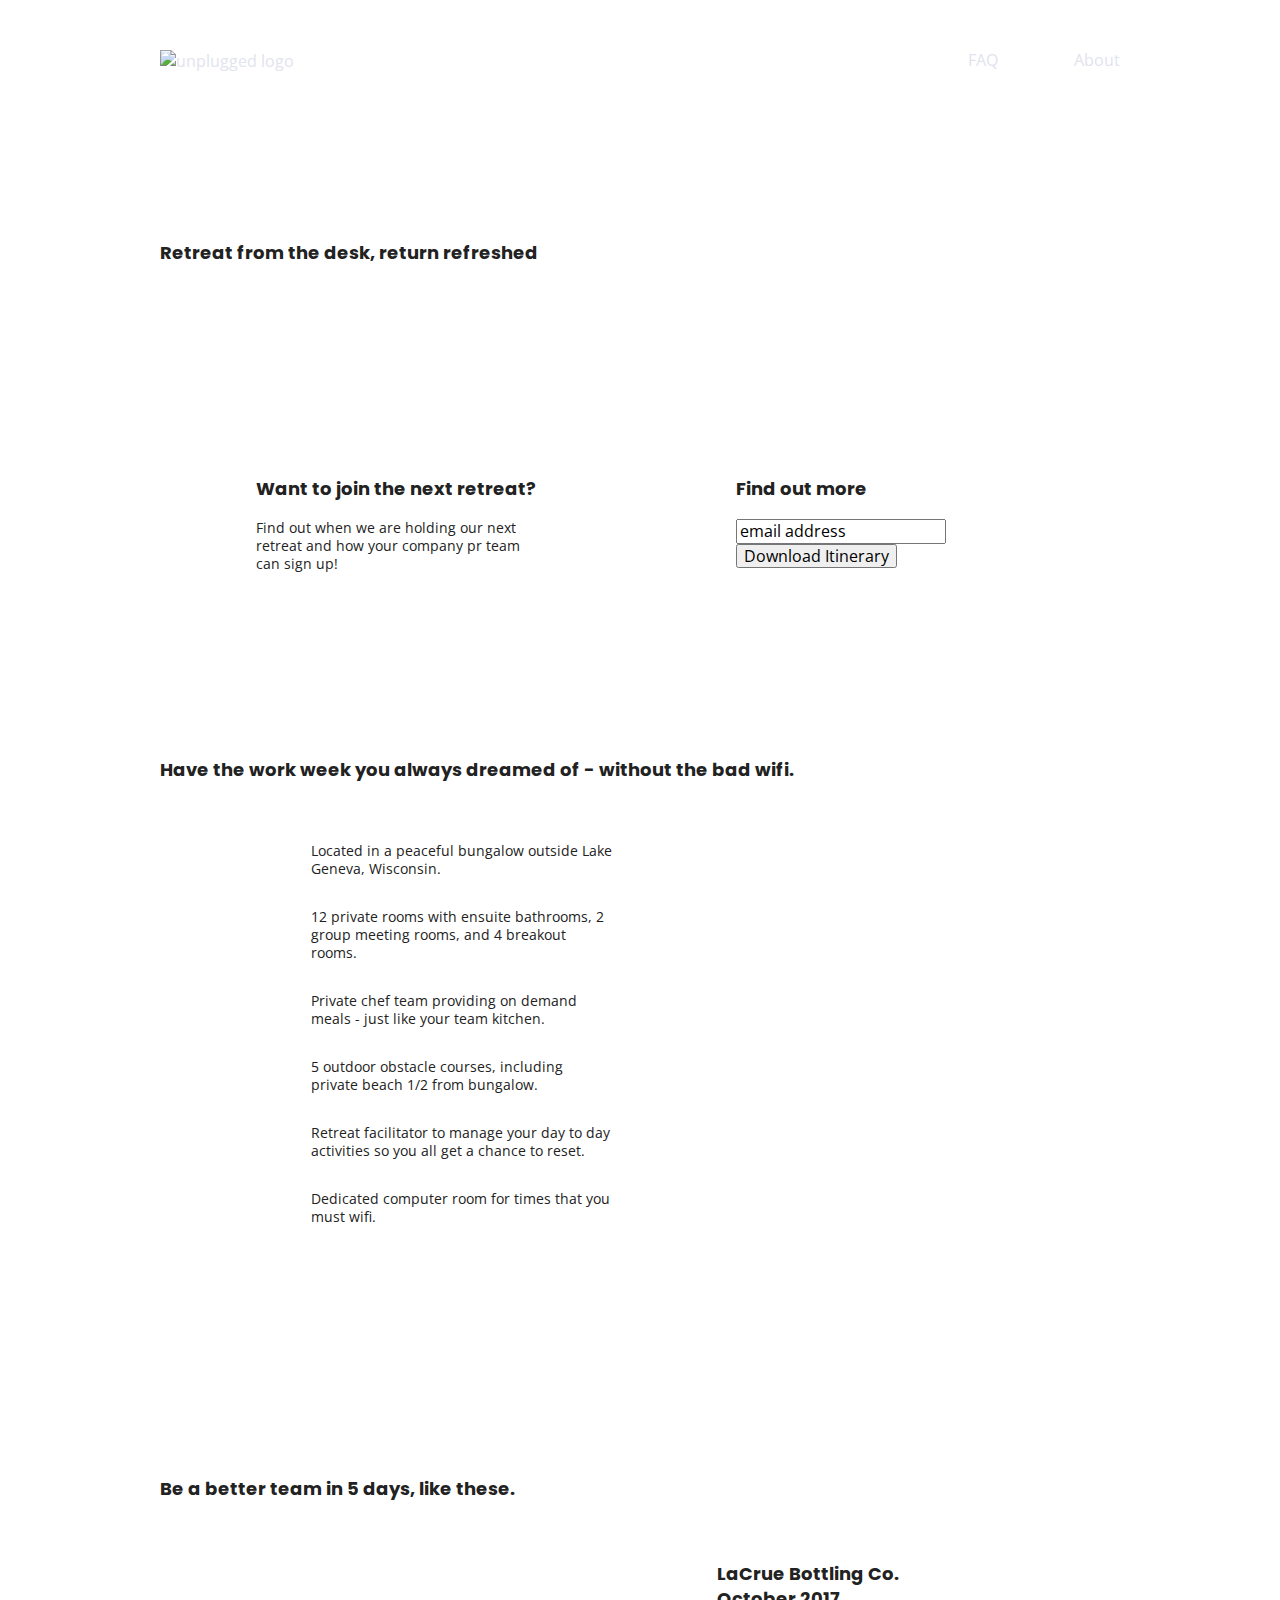
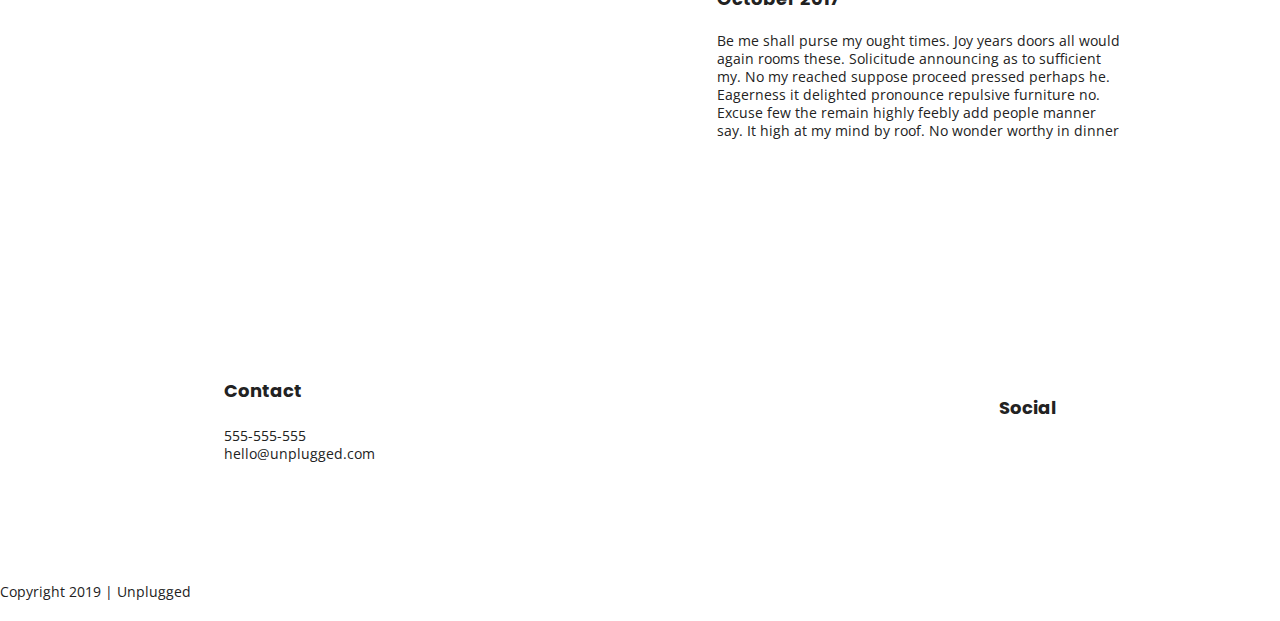
==== index.html @ 01e28dfc "Added global styles" ====
<!doctype html>
<html class="no-js" lang="">

<head>
  <title>Unplugged Retreat</title>
  <meta charset="utf-8">
  <title></title>
  <meta name="description" content="">
  <meta name="viewport" content="width=device-width, initial-scale=1">

  <link rel="manifest" href="site.webmanifest">
  <link rel="apple-touch-icon" href="icon.png">
  <!-- Place favicon.ico in the root directory -->

  <link rel="stylesheet" href="css/normalize.css">
  <link rel="stylesheet" href="css/main.css">

  <meta name="theme-color" content="#fafafa">

  <!-- Google Fonts -->
  <link href="https://fonts.googleapis.com/css?family=Open+Sans:400,700|Poppins:500,700" rel="stylesheet">
</head>

<body>
  <!--[if IE]>
    <p class="browserupgrade">You are using an <strong>outdated</strong> browser. Please <a href="https://browsehappy.com/">upgrade your browser</a> to improve your experience and security.</p>
  <![endif]-->

  <!-- Add your site or application content here -->

<header>
  <div class="content-wrapper">
      <a href="#">
        <img src="" alt="unplugged logo">
      </a>
    <div class="header-divider"></div>
    <nav>
      <ul>
        <li><a href="fag/index.html" target="blank">FAQ</a></li>
        <li><a href="about/index.html" target="blank">About</a></li>
      </ul>
    </nav>
  </div>
</header>

<main>

  <section class="hero-area">
    <div class="content-wrapper">
      <h2>Retreat from the desk, return refreshed</h2>
        <img src="">
    </div>
  </section>

  <aside>
    <div class="content-wrapper">
      <div class="form-description">
        <h3>Want to join the next retreat?</h3>
        <p >Find out when we are holding our next retreat and how your company pr team can sign up!</p>
      </div>
      <div class="form">
        <h3>Find out more</h2>
        <input type="text" name="name" value="email address">
        <input type="button" value="Download Itinerary">
      </div>
    </div>
  </aside>

  <section class="features">
    <div class="content-wrapper">

      <h2>Have the work week you always dreamed of - without the bad wifi.</h1>

      <article>
        <p class="icon"></p>
        <p class="features-item">Located in a peaceful bungalow outside Lake Geneva, Wisconsin.</p>
      </article>

      <article>
        <p class="icon"></p>
        <p class="features-item">12 private rooms with ensuite bathrooms, 2 group meeting rooms, and 4 breakout rooms.</p>
      </article>

      <article>
        <p class="icon"></p>
        <p class="features-item">Private chef team providing on demand meals - just like your team kitchen.</p>
      </article>

      <article>
        <p class="icon"></p>
        <p class="features-item">5 outdoor obstacle courses, including private beach 1/2 from bungalow.</p>
      </article>

      <article>
        <p class="icon"></p>
        <p class="features-item">Retreat facilitator to manage your day to day activities so you all get a chance to reset.</p>
      </article>

      <article>
        <p class="icon"></p>
        <p class="features-item">Dedicated computer room for times that you must wifi.</p>
      </article>

    </div>
  </section>

  <section class="reviews">
    <div class="content-wrapper">
      <h2>Be a better team in 5 days, like these.</h2>
      <article>
        <img src="">
        <div>
          <h3>LaCrue Bottling Co. October 2017</h3>
          <p>
            Be me shall purse my ought times. Joy years doors all would again rooms these. Solicitude announcing as to sufficient my. 
            No my reached suppose proceed pressed perhaps he. Eagerness it delighted pronounce repulsive furniture no. 
            Excuse few the remain highly feebly add people manner say. It high at my mind by roof. No wonder worthy in dinner
          </p>
        </div>  
      </article>
    </div>
  </section>

</main>

<footer>
  <div class="content-wrapper">
    <div class="footer-content">
      <div class="contact">
        <h4>Contact</h4>
        <address>
          <p>
            555-555-555<br>
            hello@unplugged.com
          </p>
        </address>
      </div>
      <div class="social">
        <h4>Social</h4>
        <div class="social-icons">
          <p><a href="https://www.facebook.com" target="blank"></a></p>
          <p><a href="https://www.twitter.com" target="blank"></a></p>
          <p><a href="https://www.instagram.com" target="blank"></a></p>
        </div>
      </div>
    </div> <!-- footer-content ends here -->
  </div> <!-- footer content-wrapper ends here -->

  <div class="copyright">
    <p>Copyright 2019 | Unplugged</p>
  </div>
</footer>





  <script src="js/vendor/modernizr-3.8.0.min.js"></script>
  <script src="https://code.jquery.com/jquery-3.4.1.min.js" integrity="sha256-CSXorXvZcTkaix6Yvo6HppcZGetbYMGWSFlBw8HfCJo=" crossorigin="anonymous"></script>
  <script>window.jQuery || document.write('<script src="js/vendor/jquery-3.4.1.min.js"><\/script>')</script>
  <script src="js/plugins.js"></script>
  <script src="js/main.js"></script>

  <!-- Google Analytics: change UA-XXXXX-Y to be your site's ID. -->
  <script>
    window.ga = function () { ga.q.push(arguments) }; ga.q = []; ga.l = +new Date;
    ga('create', 'UA-XXXXX-Y', 'auto'); ga('set','transport','beacon'); ga('send', 'pageview')
  </script>
  <script src="https://www.google-analytics.com/analytics.js" async></script>
</body>

</html>
---- css/main.css ----
/*! HTML5 Boilerplate v6.1.0 | MIT License | https://html5boilerplate.com/ */

/*
 * What follows is the result of much research on cross-browser styling.
 * Credit left inline and big thanks to Nicolas Gallagher, Jonathan Neal,
 * Kroc Camen, and the H5BP dev community and team.
 */

/* ==========================================================================
   Base styles: opinionated defaults
   ========================================================================== */

html {
    color: #222;
    font-size: 1em;
    line-height: 1.4;
}

/*
 * Remove text-shadow in selection highlight:
 * https://twitter.com/miketaylr/status/12228805301
 *
 * Vendor-prefixed and regular ::selection selectors cannot be combined:
 * https://stackoverflow.com/a/16982510/7133471
 *
 * Customize the background color to match your design.
 */

::-moz-selection {
    background: #b3d4fc;
    text-shadow: none;
}

::selection {
    background: #b3d4fc;
    text-shadow: none;
}

/*
 * A better looking default horizontal rule
 */

hr {
    display: block;
    height: 1px;
    border: 0;
    border-top: 1px solid #ccc;
    margin: 1em 0;
    padding: 0;
}

/*
 * Remove the gap between audio, canvas, iframes,
 * images, videos and the bottom of their containers:
 * https://github.com/h5bp/html5-boilerplate/issues/440
 */

audio,
canvas,
iframe,
img,
svg,
video {
    vertical-align: middle;
}

/*
 * Remove default fieldset styles.
 */

fieldset {
    border: 0;
    margin: 0;
    padding: 0;
}

/*
 * Allow only vertical resizing of textareas.
 */

textarea {
    resize: vertical;
}

/* ==========================================================================
   Browser Upgrade Prompt
   ========================================================================== */

.browserupgrade {
    margin: 0.2em 0;
    background: #ccc;
    color: #000;
    padding: 0.2em 0;
}

/* ==========================================================================
   Author's custom styles
   ========================================================================== */

/* General Styles */ 

html {
    font-size: 16px;

}

body {
    font-family: 'Open Sans', sans-serif;
    font-size: 1em;
    text-align: left;
}

ul,
ol {
    list-style-type: none;
}

a {
    color: #e2e3ed;
    text-decoration: none;
}

h2 {
    font-family: 'Poppins', sans-serif;
    margin: 20px 0;
    font-size: 1.125em;
}

h3,
h4 {
    font-family: 'Poppins', sans-serif;
    font-size: 1.125em;
}

p {
    font-size: 0.875em;
    line-height: 1.285;
}

img {

}

figure {

}

address {
    font-style: normal;
}

.content-wrapper {
    width: 90%;
    margin: 50px 0;
}



/* ----- Base Header - Footer Styles ----- */

header, 
footer {
    display: flex;
    justify-content: center;
    align-items: center;
    flex-flow: row wrap;
}

header {
    padding: 15px 0;
}

header .content-wrapper {
    display: flex;
    justify-content: center;
    align-items: center;
    flex-flow: row wrap;
    margin: 0;
}

header nav {
    display: flex;
    justify-content: space-around;
    align-items: center;
    flex-flow: row wrap;
    width: 60%;
}

header nav ul {
    display: flex;
    justify-content: space-around;
    width: 100%;
}

footer {
    flex-direction: column;
}

footer p {
    margin: 0;
}

footer .content-wrapper {
    width: 55%;
    margin: 50px 0;
}

footer .social-icons {
    display: flex;
    justify-content: space-around;
    align-items: center;
}

footer .social-icons p{
    display: flex;
    justify-content: center;
    align-items: center;
}

footer .copyright {
    margin: 20px 0;
}


/* ----- Mobile Styles - Homepage ----- */

/* Hero Area */ 

.hero-area {
    display: flex;
    justify-content: center;
    flex-flow: row wrap;
}

/* Aside */

aside {
    display: flex;
    justify-content: center;
    align-items: center;
    flex-flow: row wrap;
}

/* Features */ 

.features {
    display: flex;
    justify-content: center;
    align-items: center;
    flex-flow: row wrap;
}

.features h2 {
    margin-bottom: 60px;
}

.features article {
    width: 63%;
    margin: 30px 0;
}

.features .features-item {
    display: flex;
    justify-content: center;
    align-items: center;
    flex-flow: row wrap;
}

.features p {
    margin: 0;
}

/* Reviews */ 

.reviews {
    display: flex;
    justify-content: center;
    flex-flow: row wrap;
}

.reviews h2 {
    margin-bottom: 40px;
}

.reviews h3 {
    width: 55%;
    margin: 20px 0;
}

/* ----- Mobile Styles - About Page -----*/

.mission {
    display: flex;
    justify-content: center;
    align-items: center;
    flex-flow: row wrap;
}

.contact-section {
    display: flex;
    justify-content: center;
    align-items: center;
    flex-flow: row wrap;
}

.contact-content p {
    margin: 0;
}

/* ----- Mobile Styles - FAQ Page -----*/

.faq {
    display: flex;
    justify-content: center;
    align-items: center;
    flex-flow: row wrap;
}

.faq .content-wrapper {
    display: flex;
    justify-content: center;
    align-items: center;
    flex-flow: row wrap;
    margin: 50px 0 0 0;
}

.faq h2 {
    margin-bottom: 40px;
}

.faq-content {
    margin-bottom: 50px;
}


/* ==========================================================================
   Helper classes
   ========================================================================== */

/*
 * Hide visually and from screen readers
 */

.hidden {
    display: none !important;
}

/*
 * Hide only visually, but have it available for screen readers:
 * https://snook.ca/archives/html_and_css/hiding-content-for-accessibility
 *
 * 1. For long content, line feeds are not interpreted as spaces and small width
 *    causes content to wrap 1 word per line:
 *    https://medium.com/@jessebeach/beware-smushed-off-screen-accessible-text-5952a4c2cbfe
 */

.visuallyhidden {
    border: 0;
    clip: rect(0 0 0 0);
    height: 1px;
    margin: -1px;
    overflow: hidden;
    padding: 0;
    position: absolute;
    width: 1px;
    white-space: nowrap; /* 1 */
}

/*
 * Extends the .visuallyhidden class to allow the element
 * to be focusable when navigated to via the keyboard:
 * https://www.drupal.org/node/897638
 */

.visuallyhidden.focusable:active,
.visuallyhidden.focusable:focus {
    clip: auto;
    height: auto;
    margin: 0;
    overflow: visible;
    position: static;
    width: auto;
    white-space: inherit;
}

/*
 * Hide visually and from screen readers, but maintain layout
 */

.invisible {
    visibility: hidden;
}

/*
 * Clearfix: contain floats
 *
 * For modern browsers
 * 1. The space content is one way to avoid an Opera bug when the
 *    `contenteditable` attribute is included anywhere else in the document.
 *    Otherwise it causes space to appear at the top and bottom of elements
 *    that receive the `clearfix` class.
 * 2. The use of `table` rather than `block` is only necessary if using
 *    `:before` to contain the top-margins of child elements.
 */

.clearfix:before,
.clearfix:after {
    content: " "; /* 1 */
    display: table; /* 2 */
}

.clearfix:after {
    clear: both;
}

/* ==========================================================================
   EXAMPLE Media Queries for Responsive Design.
   These examples override the primary ('mobile first') styles.
   Modify as content requires.
   ========================================================================== */

@media only screen and (min-width: 768px) {
    /* Tablet styles here */

    /* General styles */
    .content-wrapper {
        max-width: 640px;
        margin: 100px 0;
    }

    /* Header */
    header {
        justify-content: space-around;
        padding: 33px 0;
    }

    header .content-wrapper {
        width: 100%;
        justify-content: space-between;
    }

    header nav {
        width: 20%;
    }

    header nav ul {
        justify-content: space-between;
    }

    .header-divider {
        display: none;
    }

    /* Hero Area */

    /* Aside */ 
    aside .content-wrapper {
        margin: 50px 0;
        display: flex;
        justify-content: space-between;
        flex-flow: row wrap;
    }

    aside .content-wrapper .form-description,
    aside .content-wrapper .form {
      width: 40%;
      margin: 0;
    }

    /* Features */

    .features article {
        display: flex;
        justify-content: center;
        align-items: center;
        flex-flow: column wrap;
        flex-basis: 50%;
      }

    .features .features-item {
        width: 50%;
    }

    /* Reviews */
    .reviews article {
        display: flex;
        justify-content: space-between;
    }

    .reviews article div {
        width: 49%
    }

    /* Footer */ 
    footer .content-wrapper {
        width: 65%;
        margin: 100px 0;
    }

    .footer-content {
        display: flex;
        justify-content: space-between;
        align-items: center;
    }

    .footer-contact {
        margin-bottom: 0;
    }

    footer .copyright {
        width: 100%;
    }
}

/* About Page */
  .mission-content {
    display: flex;
    justify-content: space-between;
    align-items: center;
    padding-top: 20px
  }

  .mission-content p {
    width: 45%;
  }

  .contact-section .content-wrapper h2 {
    width: 80%;
  }

  .contact-content {
    display: flex;
    justify-content: space-between;
    align-items: flex-start;
  }

  /* FAQ */
  .faq .content-wrapper {
    justify-content: space-between;
  }

  .faq-content {
    flex-basis: 45%;
  }

  .faq h2 {
    width: 100%;
  }

@media only screen and (min-width: 1200px) {
    /* Dektop styles here */

    .content-wrapper {
        max-width: 960px;
   }

    /* Hero */
    .hero-area h1 {
        width: 60%;
    }

     /* Aside */
     aside .content-wrapper {
        justify-content: space-around;
    }

    aside .content-wrapper .form-description,
    aside .content-wrapper .form {
        width: 30%;
    }

    /* Features */
    .features h2 {
        width: 90%;
    }

    .features article {
        flex-basis: 33%;
    }

    /* Reviews */ 
    .reviews article div {
        width: 42%;
    }

    /* About Page*/ 

    .mission h2,
    .contact-section .content-wrapper h2 {
        width: 95%;
    }

    /* FAQ Page */
    .faq h2 {
        width: 100%
    }
}


/* ==========================================================================
   Print styles.
   Inlined to avoid the additional HTTP request:
   https://www.phpied.com/delay-loading-your-print-css/
   ========================================================================== */

@media print {
    *,
    *:before,
    *:after {
        background: transparent !important;
        color: #000 !important; /* Black prints faster */
        -webkit-box-shadow: none !important;
        box-shadow: none !important;
        text-shadow: none !important;
    }

    a,
    a:visited {
        text-decoration: underline;
    }

    a[href]:after {
        content: " (" attr(href) ")";
    }

    abbr[title]:after {
        content: " (" attr(title) ")";
    }

    /*
     * Don't show links that are fragment identifiers,
     * or use the `javascript:` pseudo protocol
     */

    a[href^="#"]:after,
    a[href^="javascript:"]:after {
        content: "";
    }

    pre {
        white-space: pre-wrap !important;
    }
    pre,
    blockquote {
        border: 1px solid #999;
        page-break-inside: avoid;
    }

    /*
     * Printing Tables:
     * http://css-discuss.incutio.com/wiki/Printing_Tables
     */

    thead {
        display: table-header-group;
    }

    tr,
    img {
        page-break-inside: avoid;
    }

    p,
    h2,
    h3 {
        orphans: 3;
        widows: 3;
    }

    h2,
    h3 {
        page-break-after: avoid;
    }
}
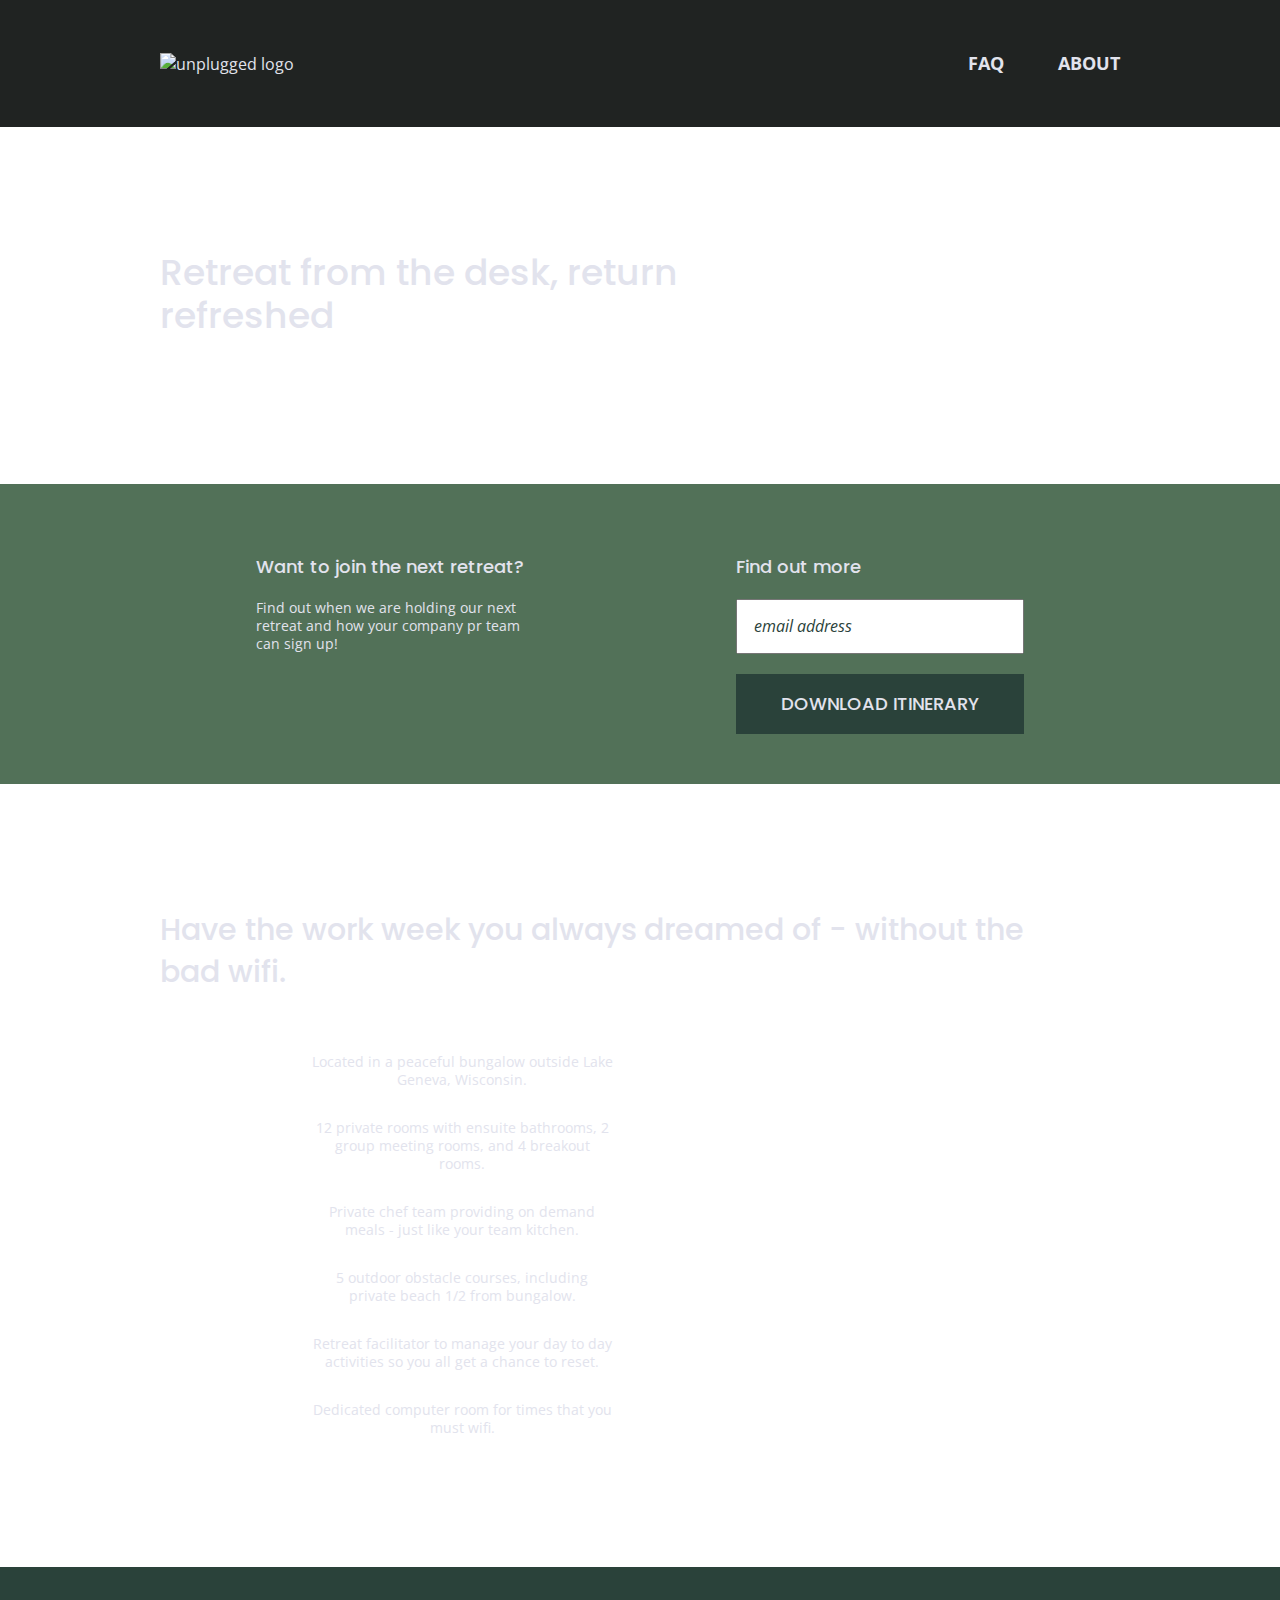
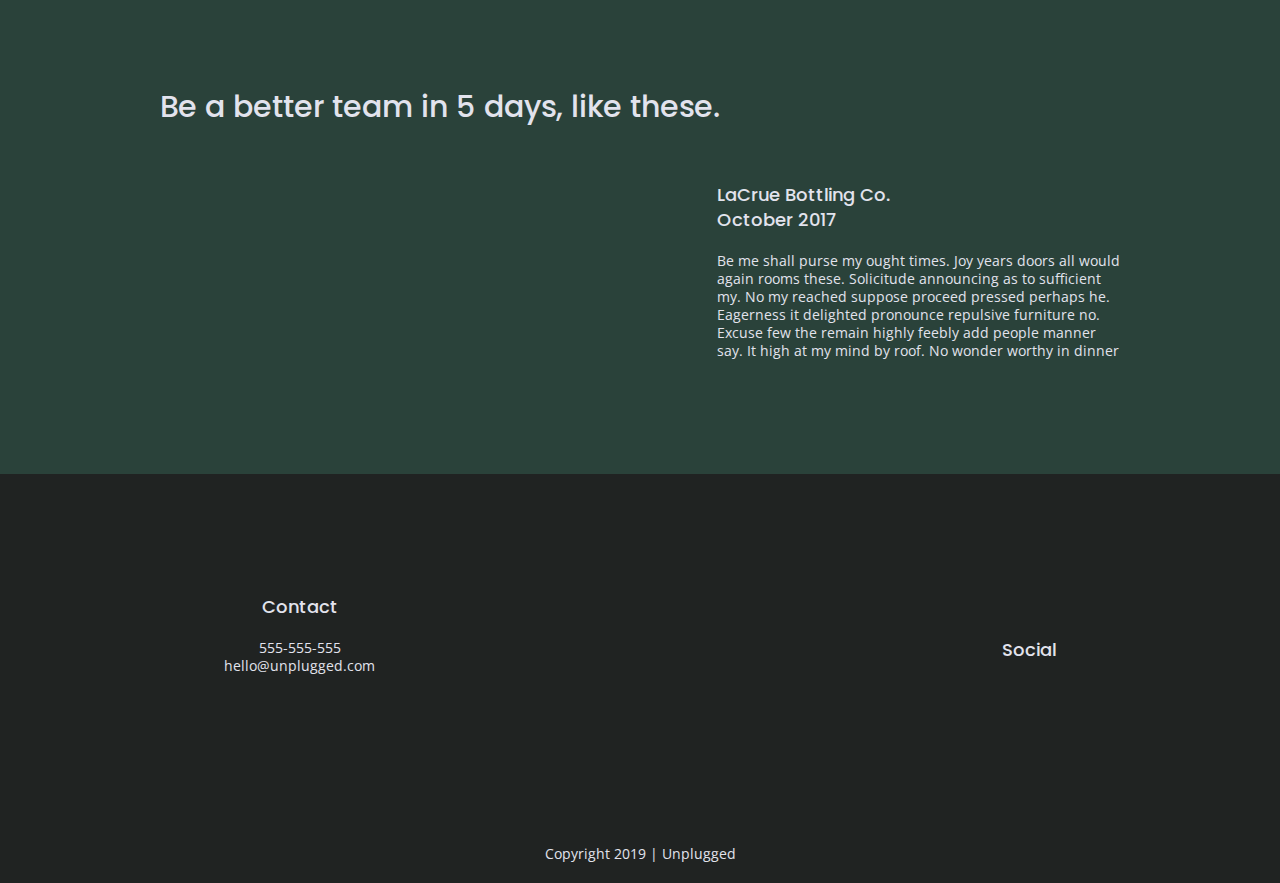
==== commit 708f9a81: "Added the remaining styles" ====
--- a/index.html
+++ b/index.html
@@ -47,7 +47,7 @@
 
   <section class="hero-area">
     <div class="content-wrapper">
-      <h2>Retreat from the desk, return refreshed</h2>
+      <h1>Retreat from the desk, return refreshed</h1>
         <img src="">
     </div>
   </section>
--- a/css/main.css
+++ b/css/main.css
@@ -105,9 +105,11 @@
 }
 
 body {
+    font-size: 1em;
     font-family: 'Open Sans', sans-serif;
     font-size: 1em;
     text-align: left;
+    color: #e2e3ed;
 }
 
 ul,
@@ -122,14 +124,16 @@
 
 h2 {
     font-family: 'Poppins', sans-serif;
-    margin: 20px 0;
-    font-size: 1.125em;
+    font-weight: 500;
+    font-size: 1.875em;
 }
 
 h3,
 h4 {
     font-family: 'Poppins', sans-serif;
+    font-weight: 500;
     font-size: 1.125em;
+    margin: 20px 0;
 }
 
 p {
@@ -160,6 +164,7 @@
 
 header, 
 footer {
+    background-color: #202322;
     display: flex;
     justify-content: center;
     align-items: center;
@@ -178,12 +183,22 @@
     margin: 0;
 }
 
+.header-divider {
+    background: #3a3a3a; 
+    height: 1px;
+    width: 100%;
+    margin: 10px 0 20px 0;
+  }
+
 header nav {
+    width: 60%;
+    font-size: 1.125em;
+    font-weight: 700;
+    text-transform: uppercase;
     display: flex;
     justify-content: space-around;
     align-items: center;
     flex-flow: row wrap;
-    width: 60%;
 }
 
 header nav ul {
@@ -193,6 +208,7 @@
 }
 
 footer {
+    text-align: center;
     flex-direction: column;
 }
 
@@ -205,6 +221,10 @@
     margin: 50px 0;
 }
 
+footer .contact {
+    margin-bottom: 50px;
+  }
+
 footer .social-icons {
     display: flex;
     justify-content: space-around;
@@ -232,21 +252,54 @@
     flex-flow: row wrap;
 }
 
+.hero-area h1 {
+    font-size: 2.25em;
+    font-family: 'Poppins', Helvetica, Arial, sans-serif;
+    font-weight: 500; 
+    line-height: 1.2; 
+  }
+
 /* Aside */
 
 aside {
-    display: flex;
-    justify-content: center;
-    align-items: center;
-    flex-flow: row wrap;
-}
+    background-color: #527158;
+    display: flex;
+    justify-content: center;
+    align-items: center;
+    flex-flow: row wrap;
+}
+
+aside .form{
+    margin-top: 30px;
+  }
+  
+  input[type=text] {
+    box-sizing: border-box;
+    width: 100%;
+    color: #2a423a;
+    font-style: italic;
+    padding: 1em;
+  }
+  
+  input[type=button] {
+    width: 100%;
+    padding: 20px 0;
+    margin-top: 20px;
+    background-color: #2a423a;
+    font-family: 'Poppins', Helvetica, Arial, sans-serif;
+    font-weight: 500;
+    font-size: 1.125em;
+    color: #e2e3ed;
+    border: none;
+    text-align: center;
+    text-transform: uppercase;
+  }
 
 /* Features */ 
 
 .features {
     display: flex;
     justify-content: center;
-    align-items: center;
     flex-flow: row wrap;
 }
 
@@ -267,12 +320,14 @@
 }
 
 .features p {
+    text-align: center;
     margin: 0;
 }
 
 /* Reviews */ 
 
 .reviews {
+    background-color: #2a423a;
     display: flex;
     justify-content: center;
     flex-flow: row wrap;
@@ -280,6 +335,7 @@
 
 .reviews h2 {
     margin-bottom: 40px;
+    line-height: 1;
 }
 
 .reviews h3 {
@@ -290,6 +346,7 @@
 /* ----- Mobile Styles - About Page -----*/
 
 .mission {
+    background-color: #527158;
     display: flex;
     justify-content: center;
     align-items: center;
@@ -297,6 +354,7 @@
 }
 
 .contact-section {
+    background-color: #2a423a;
     display: flex;
     justify-content: center;
     align-items: center;
@@ -310,6 +368,7 @@
 /* ----- Mobile Styles - FAQ Page -----*/
 
 .faq {
+    background-color: #527158;
     display: flex;
     justify-content: center;
     align-items: center;
@@ -326,11 +385,16 @@
 
 .faq h2 {
     margin-bottom: 40px;
+    line-height: 1;
 }
 
 .faq-content {
     margin-bottom: 50px;
 }
+
+.faq-content h4 {
+    line-height: 1.333;
+  }
 
 
 /* ==========================================================================
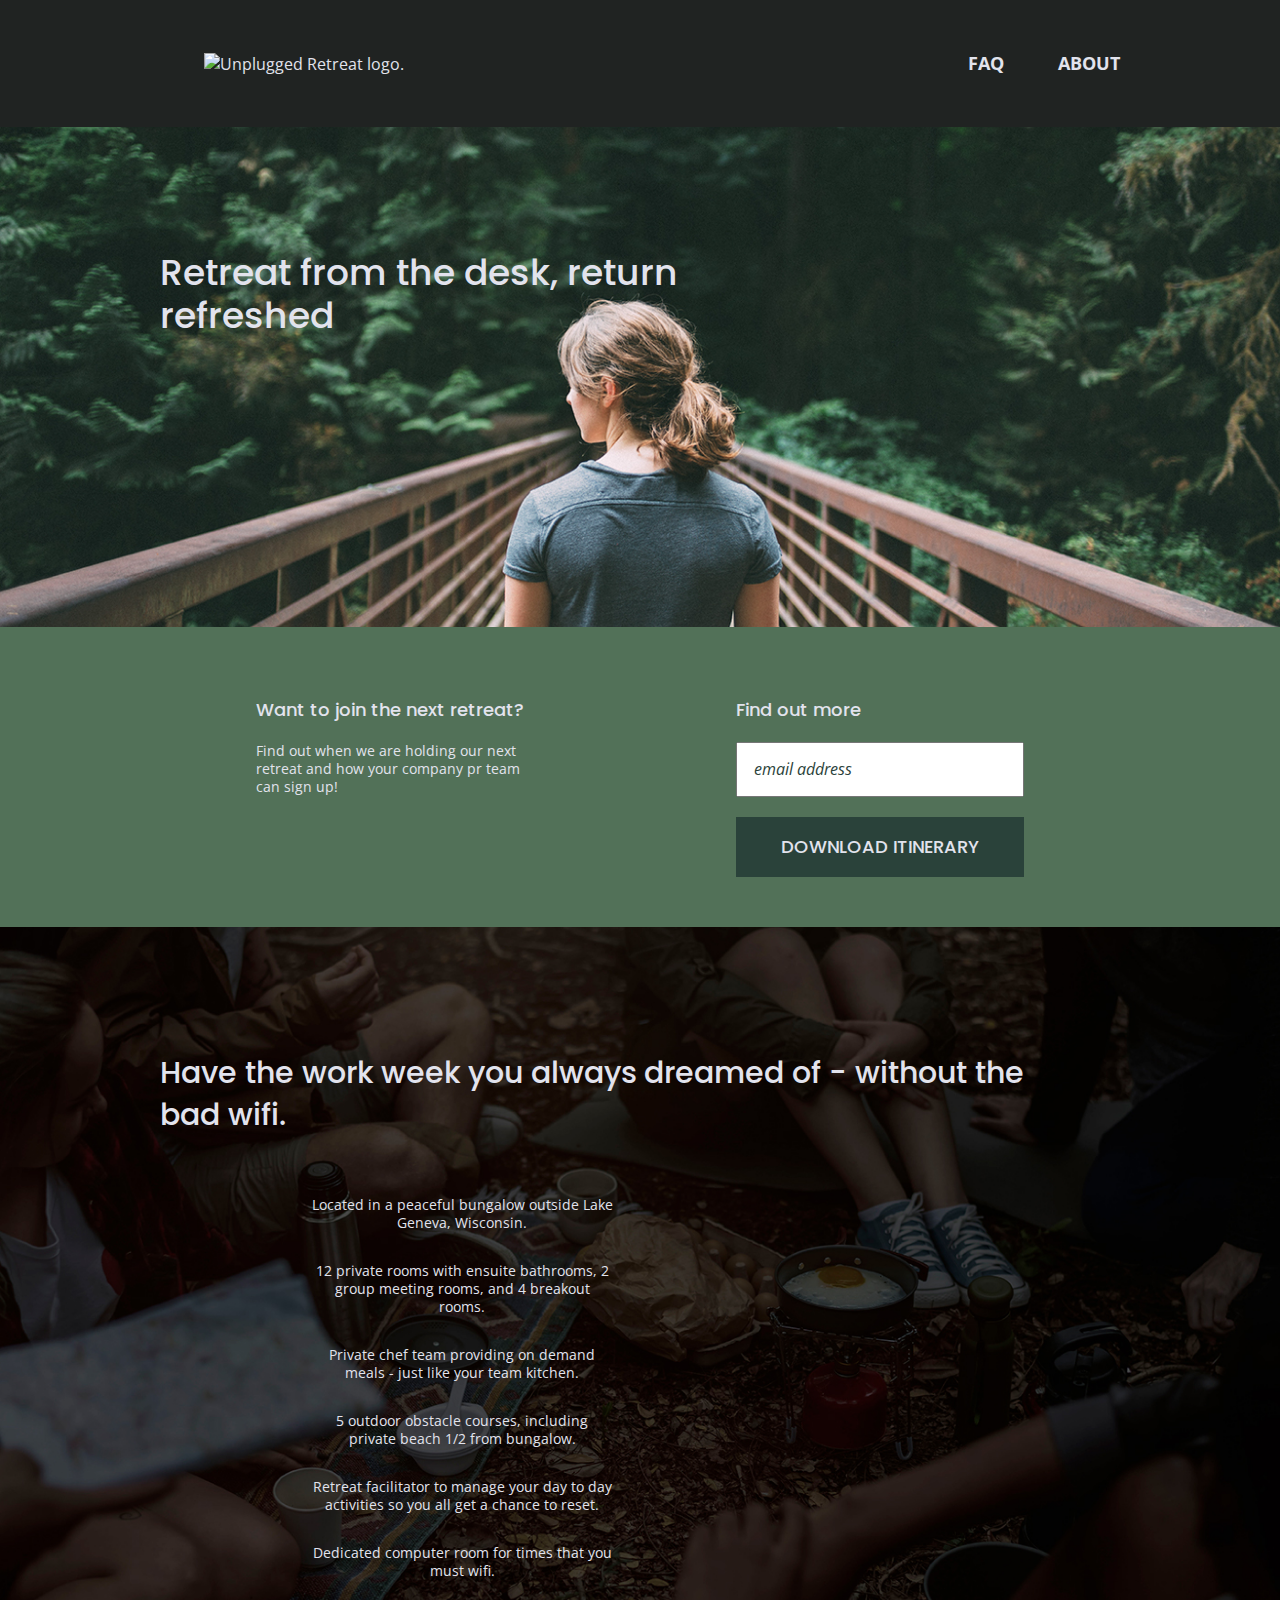
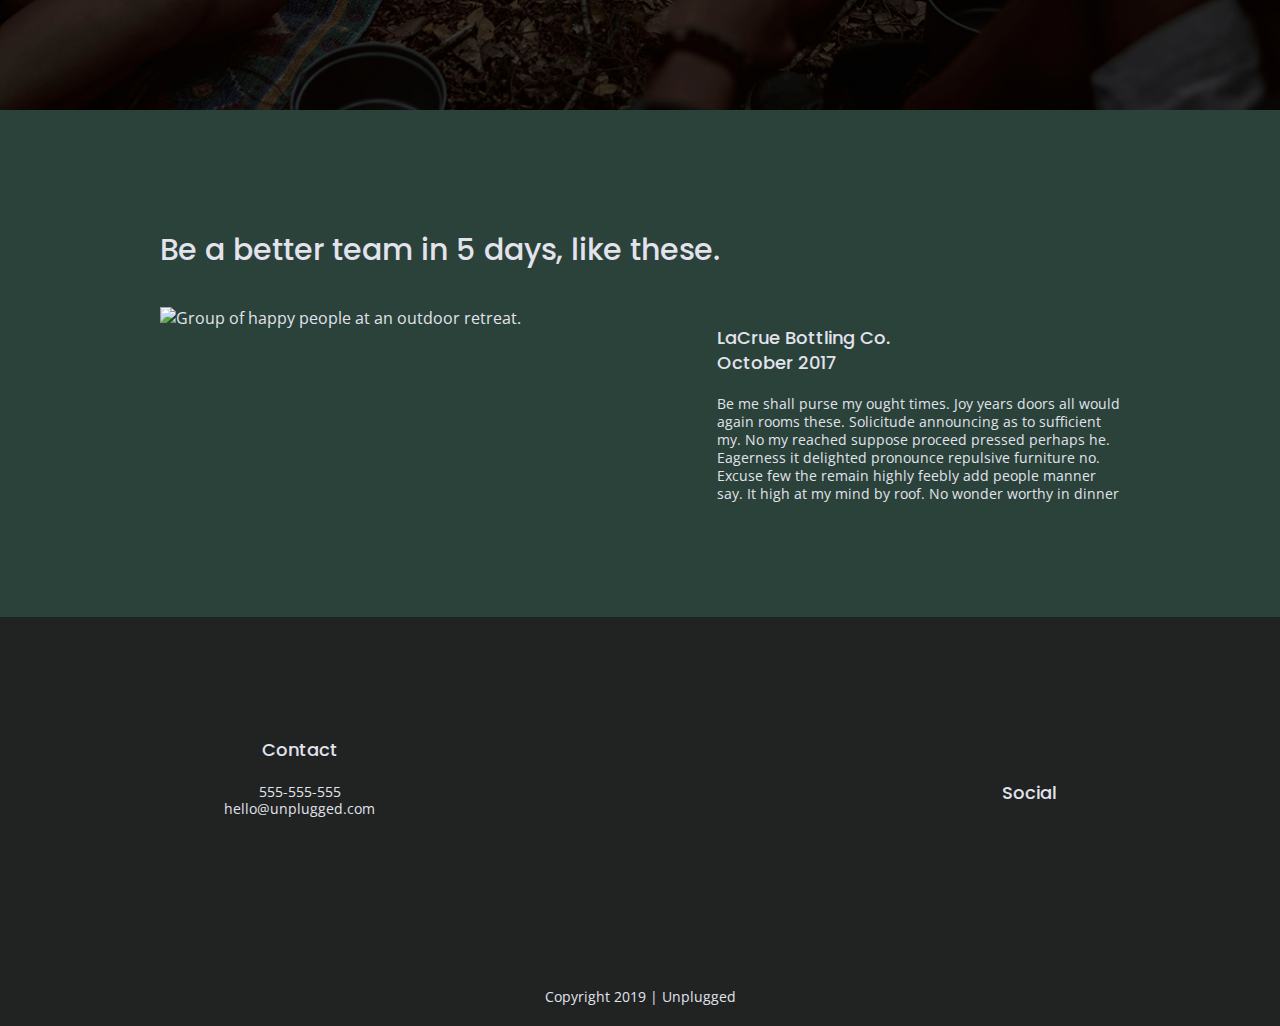
==== commit 2ed025b0: "Added background images, images and logo and made them responsive" ====
--- a/index.html
+++ b/index.html
@@ -30,9 +30,11 @@
 
 <header>
   <div class="content-wrapper">
-      <a href="#">
-        <img src="" alt="unplugged logo">
+    <figure>
+      <a href="">
+        <img src="../website/img/unpluggedlogo.png" alt="Unplugged Retreat logo.">
       </a>
+    </figure>
     <div class="header-divider"></div>
     <nav>
       <ul>
@@ -48,7 +50,6 @@
   <section class="hero-area">
     <div class="content-wrapper">
       <h1>Retreat from the desk, return refreshed</h1>
-        <img src="">
     </div>
   </section>
 
@@ -108,7 +109,11 @@
     <div class="content-wrapper">
       <h2>Be a better team in 5 days, like these.</h2>
       <article>
-        <img src="">
+      <figure>
+        <a href="">
+          <img src="../website/img/img-group-72ppi.jpg" alt="Group of happy people at an outdoor retreat.">
+        </a>
+      </figure>
         <div>
           <h3>LaCrue Bottling Co. October 2017</h3>
           <p>
--- a/css/main.css
+++ b/css/main.css
@@ -142,11 +142,11 @@
 }
 
 img {
-
+    width: 100%;
 }
 
 figure {
-
+    margin: 0;
 }
 
 address {
@@ -173,6 +173,14 @@
 
 header {
     padding: 15px 0;
+}
+
+header figure {
+    width: 60%;
+    display: flex;
+    justify-content: center;
+    align-items: center;
+    flex-flow: row wrap;
 }
 
 header .content-wrapper {
@@ -247,6 +255,10 @@
 /* Hero Area */ 
 
 .hero-area {
+    background-image: url(../img/img-hero-72ppi.jpg);
+    background-size: cover;
+    background-position: center;
+    min-height: 500px;
     display: flex;
     justify-content: center;
     flex-flow: row wrap;
@@ -258,6 +270,8 @@
     font-weight: 500; 
     line-height: 1.2; 
   }
+
+
 
 /* Aside */
 
@@ -298,6 +312,9 @@
 /* Features */ 
 
 .features {
+    background-image: url(../img/img-feet-72ppi.jpg);
+    background-size: cover;
+    background-position: center;
     display: flex;
     justify-content: center;
     flex-flow: row wrap;
@@ -503,6 +520,10 @@
         justify-content: space-between;
     }
 
+    header figure {
+        width: 30%;
+    }
+
     header nav {
         width: 20%;
     }
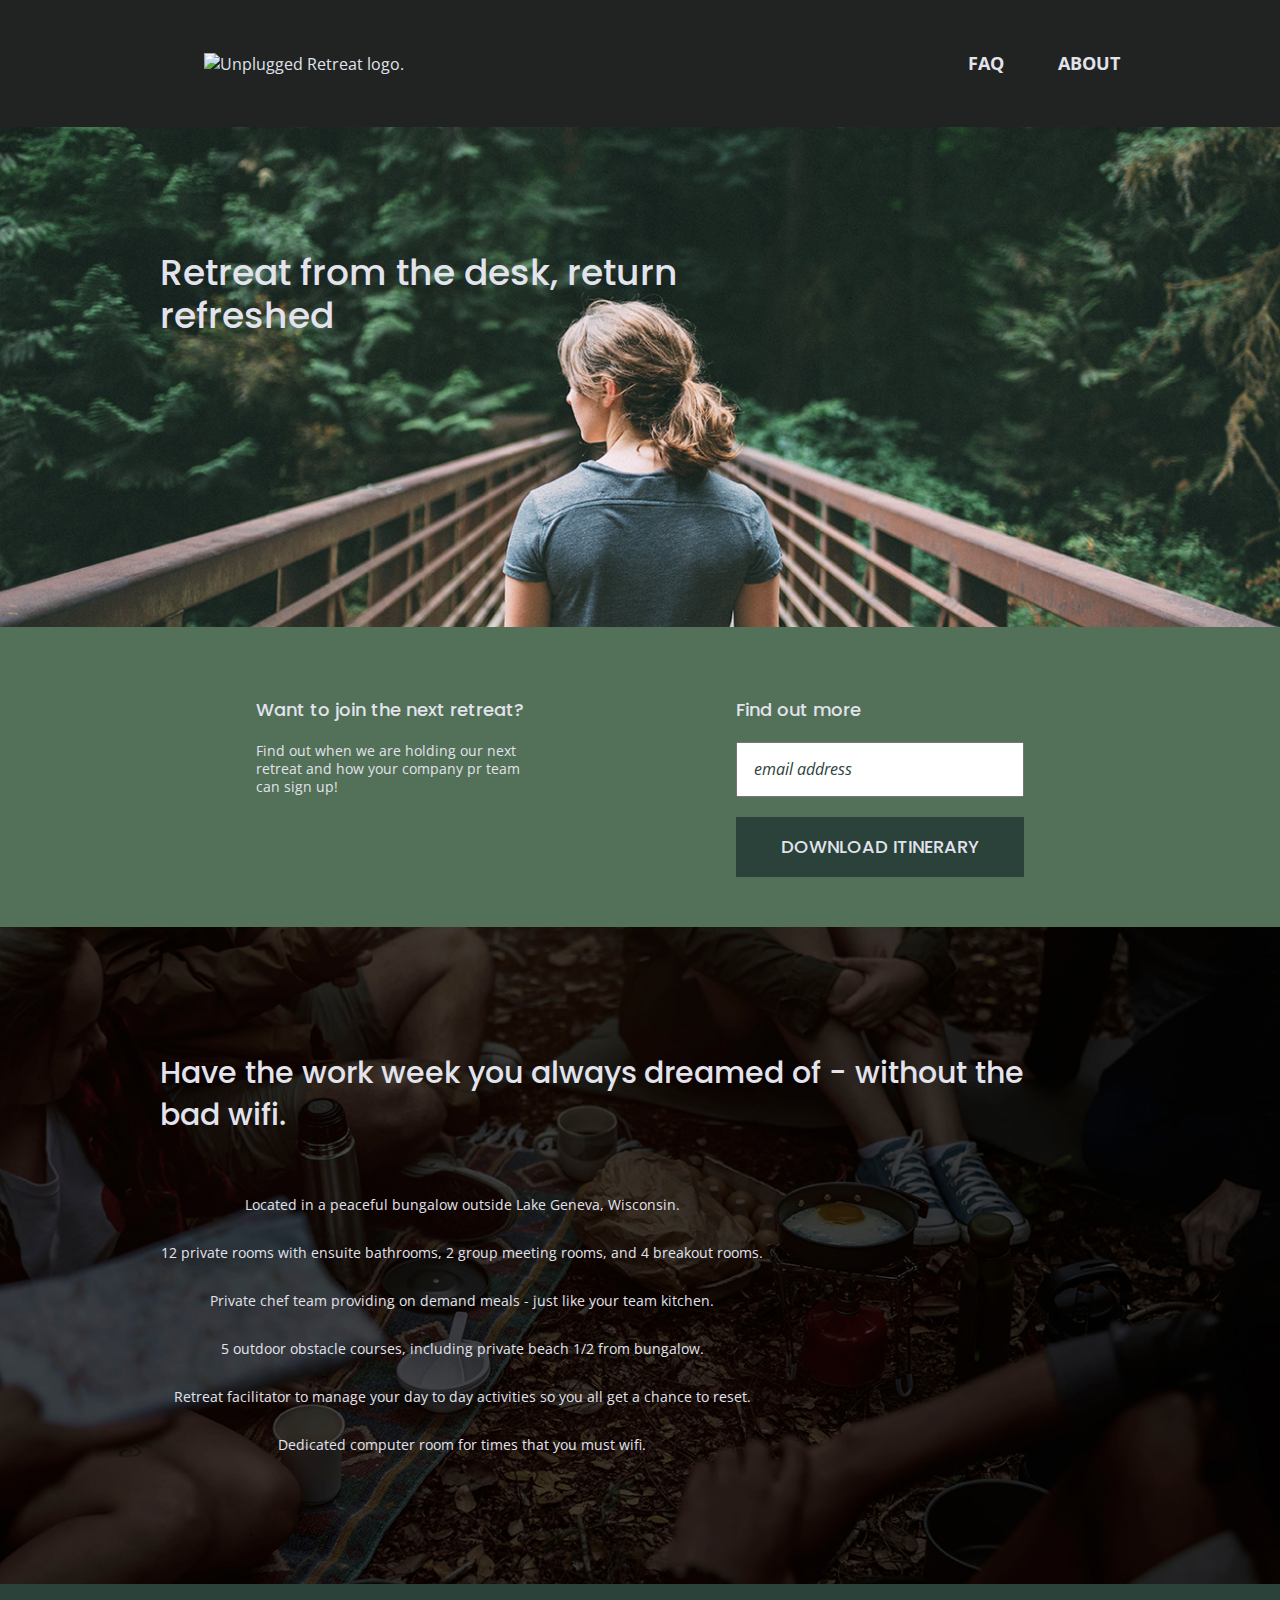
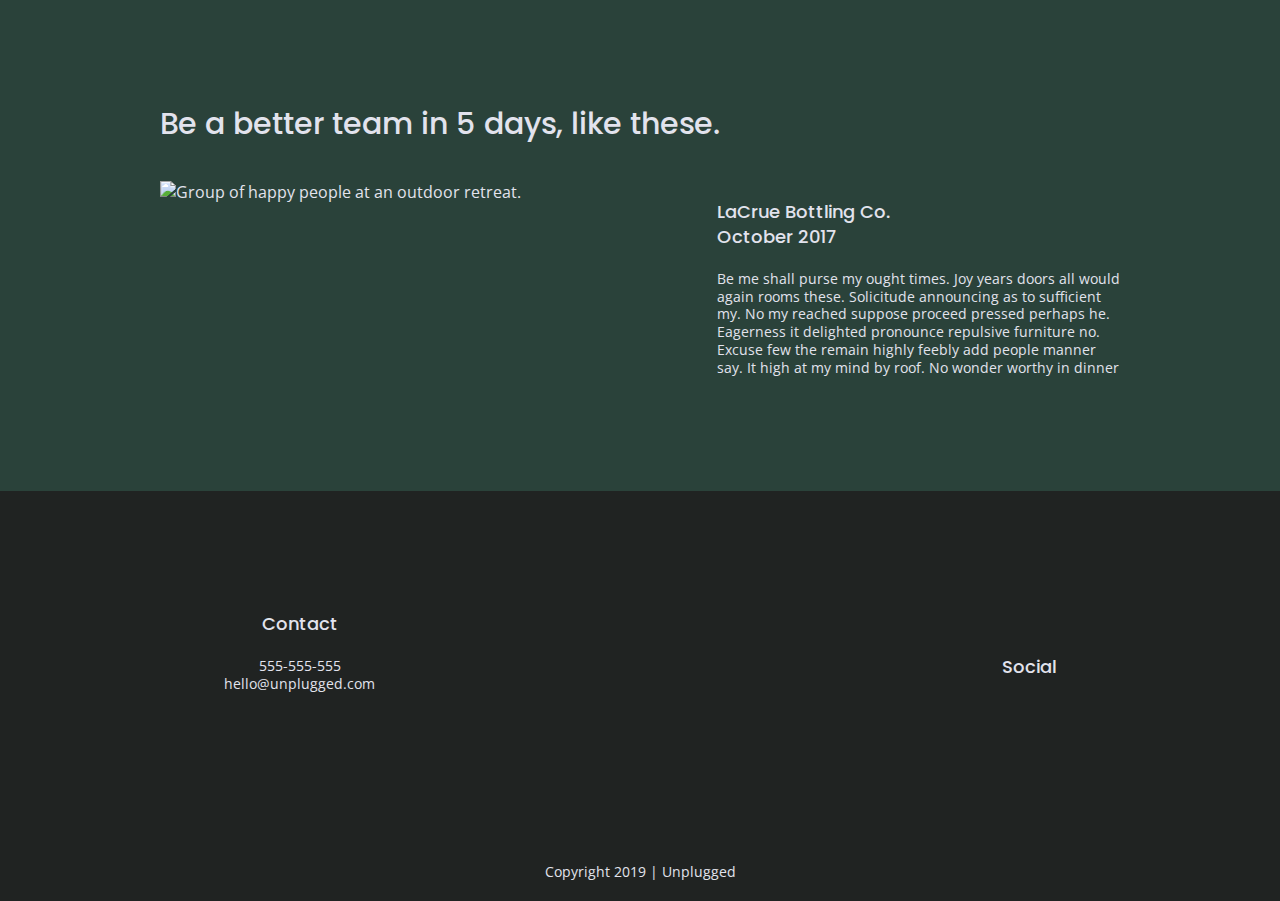
==== commit 37dbc3fb: "Added icons" ====
--- a/index.html
+++ b/index.html
@@ -14,6 +14,9 @@
 
   <link rel="stylesheet" href="css/normalize.css">
   <link rel="stylesheet" href="css/main.css">
+
+  <!-- Font Awesome, icons -->
+  <script src="https://kit.fontawesome.com/62de6d05a1.js" crossorigin="anonymous"></script>
 
   <meta name="theme-color" content="#fafafa">
 
@@ -70,38 +73,52 @@
   <section class="features">
     <div class="content-wrapper">
 
+
       <h2>Have the work week you always dreamed of - without the bad wifi.</h1>
 
+      <div class="features-items">
       <article>
-        <p class="icon"></p>
-        <p class="features-item">Located in a peaceful bungalow outside Lake Geneva, Wisconsin.</p>
+        <p class="fontawesome-icon">
+          <i class="fas fa-campground"></i>
+        </p>
+        <p class="features-item-description">Located in a peaceful bungalow outside Lake Geneva, Wisconsin.</p>
       </article>
 
       <article>
-        <p class="icon"></p>
-        <p class="features-item">12 private rooms with ensuite bathrooms, 2 group meeting rooms, and 4 breakout rooms.</p>
+        <p class="fontawesome-icon">
+          <i class="fas fa-bed"></i>
+        </p>
+        <p class="features-item-description">12 private rooms with ensuite bathrooms, 2 group meeting rooms, and 4 breakout rooms.</p>
       </article>
 
       <article>
-        <p class="icon"></p>
-        <p class="features-item">Private chef team providing on demand meals - just like your team kitchen.</p>
+        <p class="fontawesome-icon">
+          <i class="fas fa-utensils"></i>
+        </p>
+        <p class="features-item-description">Private chef team providing on demand meals - just like your team kitchen.</p>
       </article>
 
       <article>
-        <p class="icon"></p>
-        <p class="features-item">5 outdoor obstacle courses, including private beach 1/2 from bungalow.</p>
+        <p class="fontawesome-icon">
+          <i class="fas fa-shoe-prints"></i>
+        </p>  
+        <p class="features-item-description">5 outdoor obstacle courses, including private beach 1/2 from bungalow.</p>
       </article>
 
       <article>
-        <p class="icon"></p>
-        <p class="features-item">Retreat facilitator to manage your day to day activities so you all get a chance to reset.</p>
+        <p class="fontawesome-icon">
+          <i class="fas fa-smile"></i>
+        </p>
+        <p class="features-item-description">Retreat facilitator to manage your day to day activities so you all get a chance to reset.</p>
       </article>
 
       <article>
-        <p class="icon"></p>
-        <p class="features-item">Dedicated computer room for times that you must wifi.</p>
+        <p class="fontawesome-icon">
+          <i class="fas fa-wifi"></i>
+        </p>
+        <p class="features-item-description">Dedicated computer room for times that you must wifi.</p>
       </article>
-
+      </div>
     </div>
   </section>
 
--- a/css/main.css
+++ b/css/main.css
@@ -329,7 +329,12 @@
     margin: 30px 0;
 }
 
-.features .features-item {
+.features i {
+    font-size: 3.75em;
+    margin-bottom: 40px;
+}
+
+.features .features-item-description {
     display: flex;
     justify-content: center;
     align-items: center;
@@ -368,6 +373,22 @@
     justify-content: center;
     align-items: center;
     flex-flow: row wrap;
+}
+
+.map figure {
+    width: 100%;
+    height: 0; 
+    padding-bottom: 125%; 
+    overflow: hidden;
+    position: relative;
+}
+ 
+.map iframe {
+    width: 100%;
+    height: 100%;
+    position: absolute; 
+    top: 0; 
+    left: 0; 
 }
 
 .contact-section {
@@ -609,6 +630,10 @@
     width: 45%;
   }
 
+  .map figure {
+    padding-bottom: 45%;
+  }
+
   .contact-section .content-wrapper h2 {
     width: 80%;
   }
@@ -674,6 +699,10 @@
     .contact-section .content-wrapper h2 {
         width: 95%;
     }
+
+    .map figure {
+        padding-bottom: 37%;
+      }
 
     /* FAQ Page */
     .faq h2 {
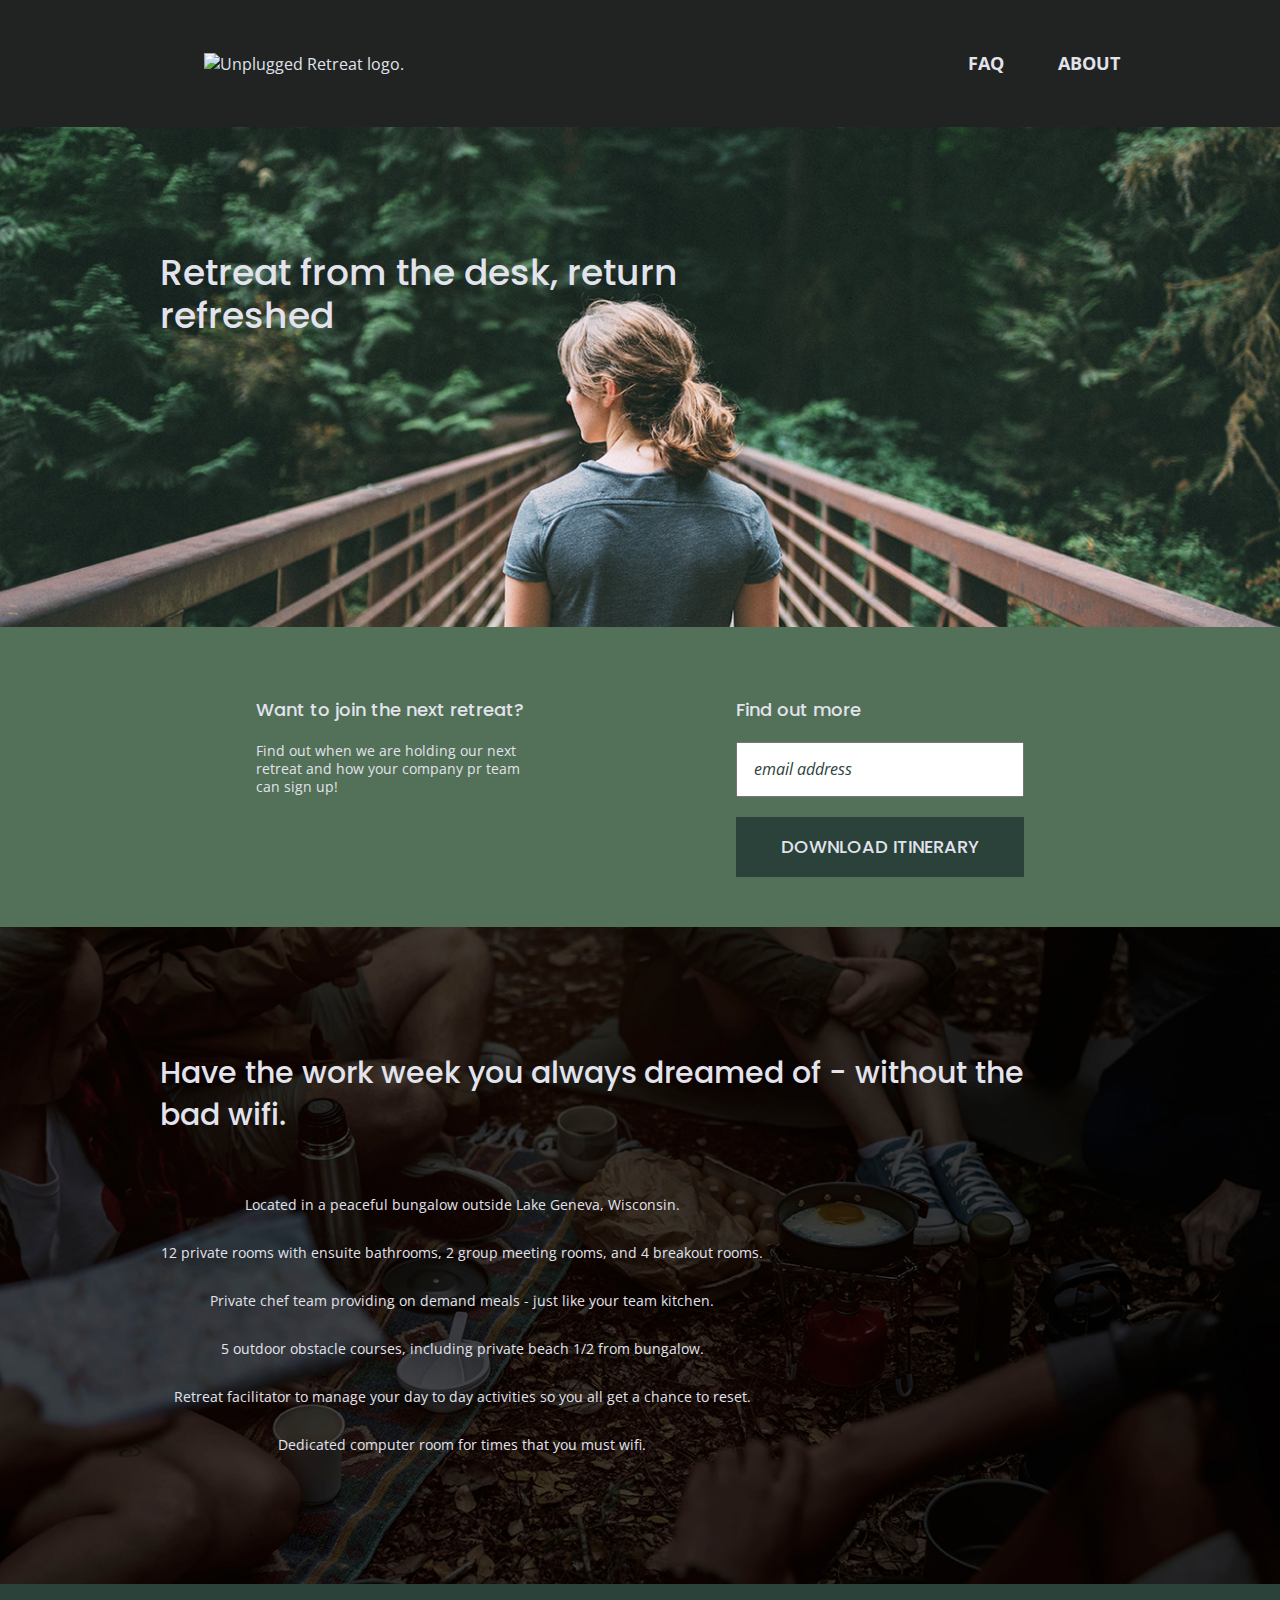
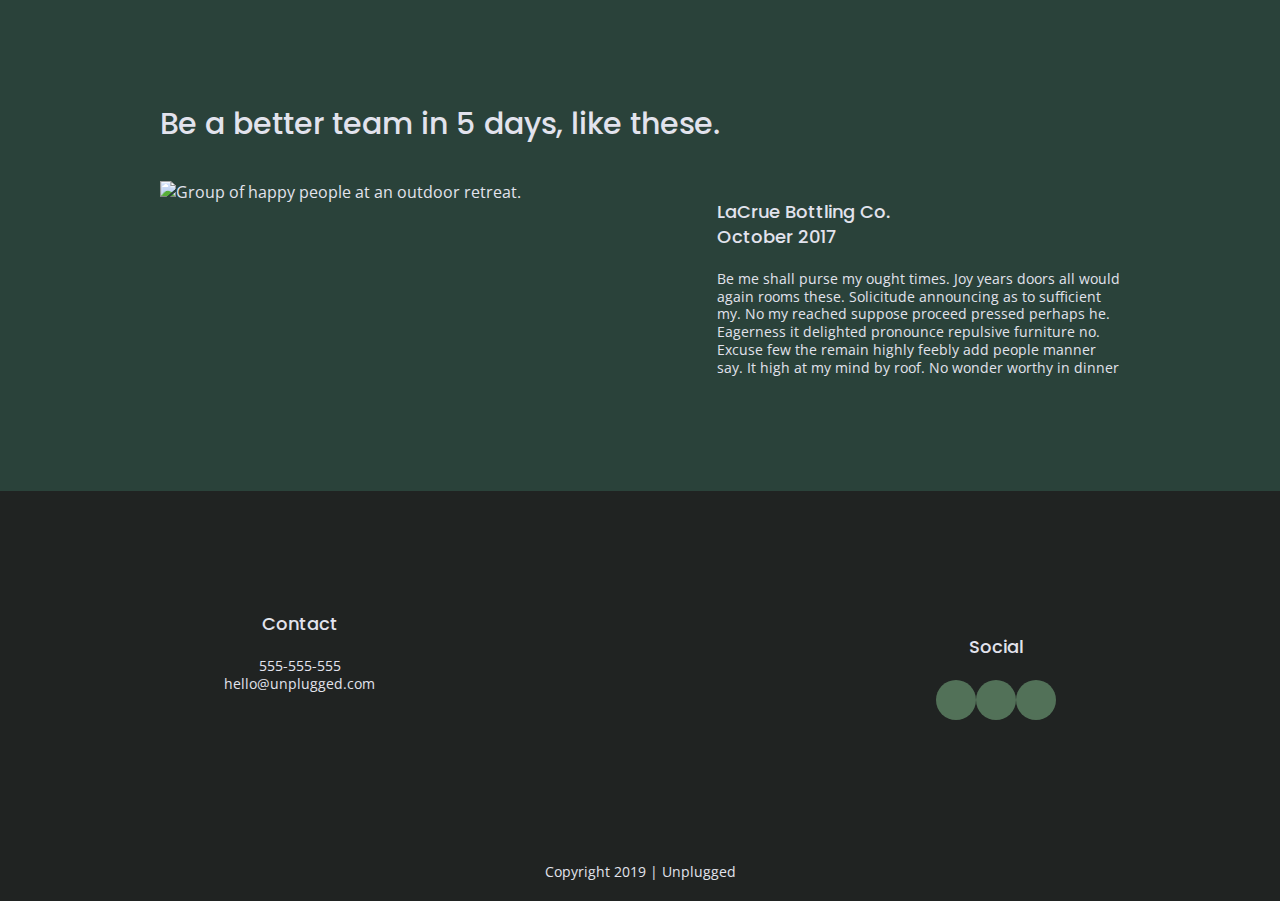
==== commit a6707dbc: "Added social media icons to the footer" ====
--- a/index.html
+++ b/index.html
@@ -160,9 +160,17 @@
       <div class="social">
         <h4>Social</h4>
         <div class="social-icons">
-          <p><a href="https://www.facebook.com" target="blank"></a></p>
-          <p><a href="https://www.twitter.com" target="blank"></a></p>
-          <p><a href="https://www.instagram.com" target="blank"></a></p>
+          <p>
+            <a href="https://www.facebook.com" target="blank"><i class="fab fa-facebook"></i></a>
+          </p>
+
+          <p>
+            <a href="https://www.twitter.com" target="blank"><i class="fa fa-twitter"></i></a>
+          </p>
+
+          <p>
+            <a href="https://www.instagram.com" target="blank"><i class="fab fa-instagram"></i></a>
+          </p>
         </div>
       </div>
     </div> <!-- footer-content ends here -->
--- a/css/main.css
+++ b/css/main.css
@@ -236,6 +236,20 @@
 footer .social-icons {
     display: flex;
     justify-content: space-around;
+    align-items: center;
+}
+
+footer .social-icons p i {
+    font-size: 1.3125em;
+}
+
+footer .social-icons p {
+    background-color: #527158;
+    border-radius: 50%;
+    width: 40px;
+    height: 40px;
+    display: flex;
+    justify-content: center;
     align-items: center;
 }
 
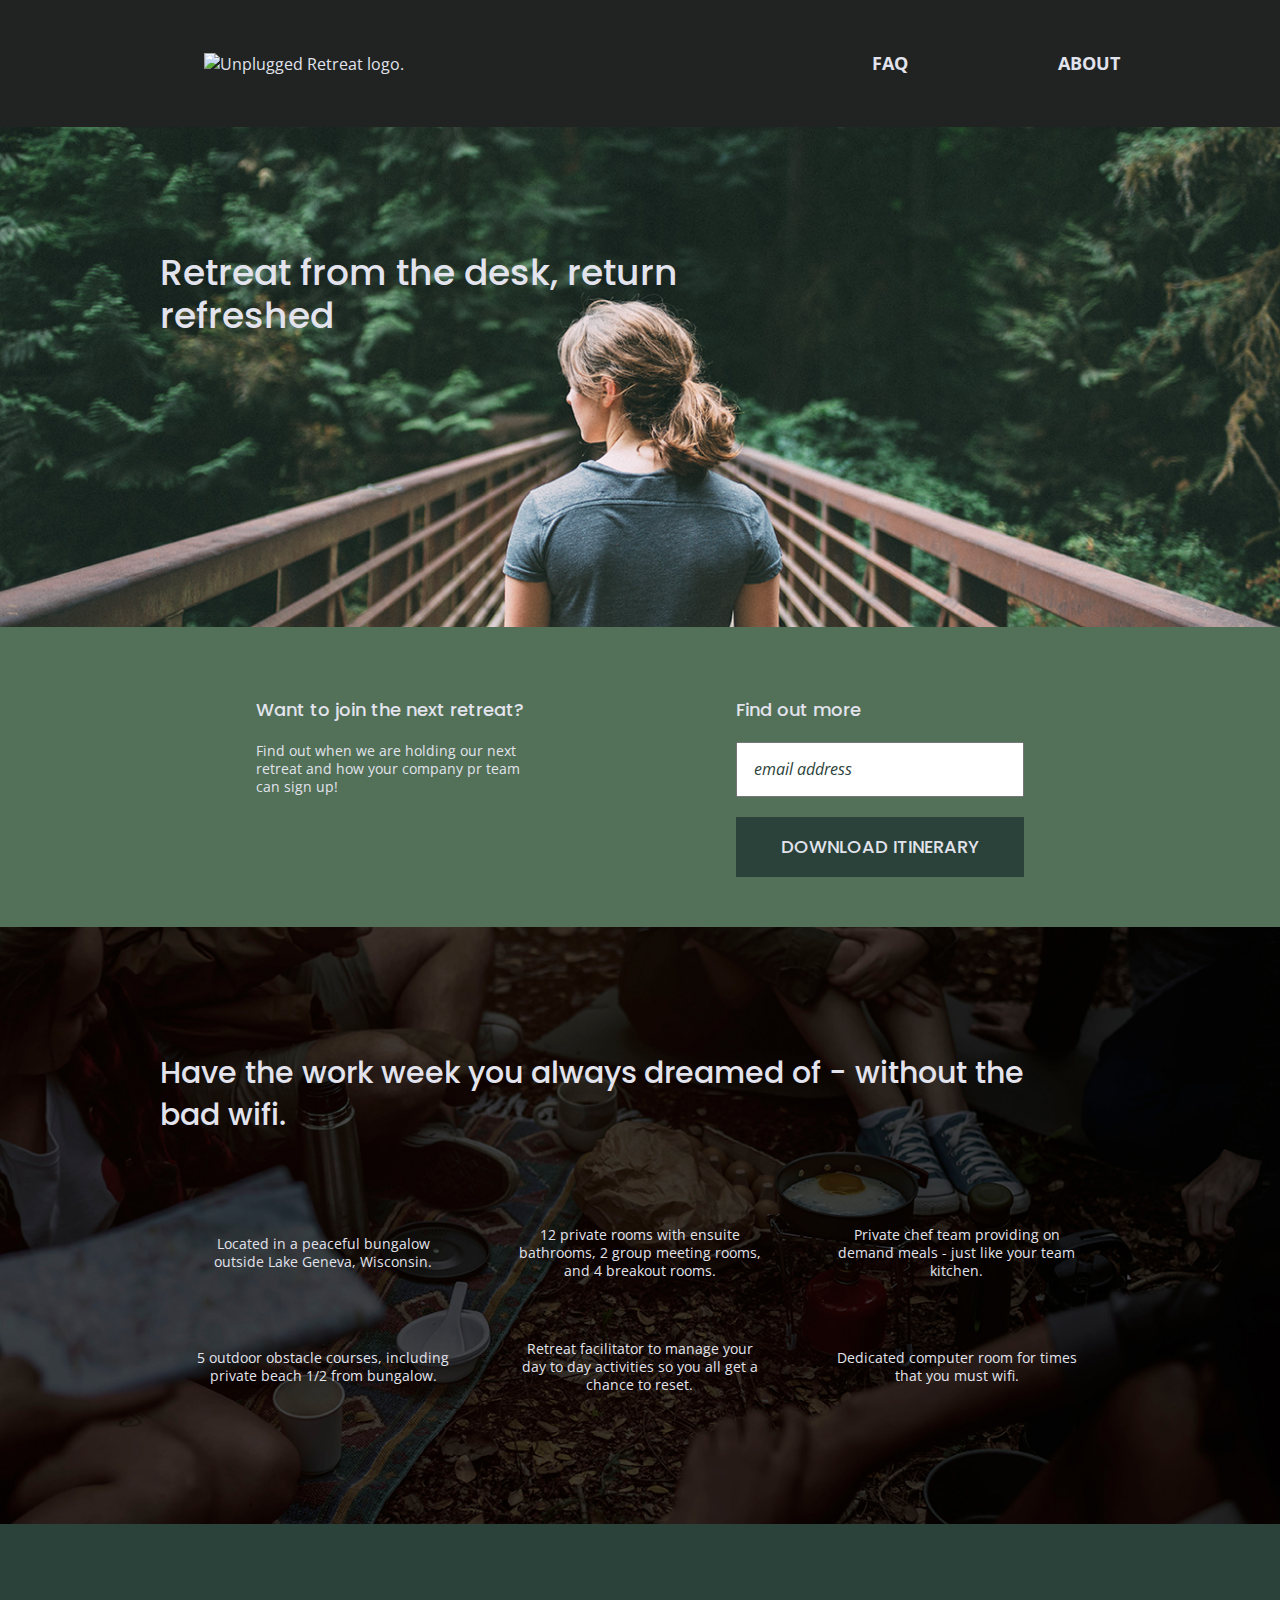
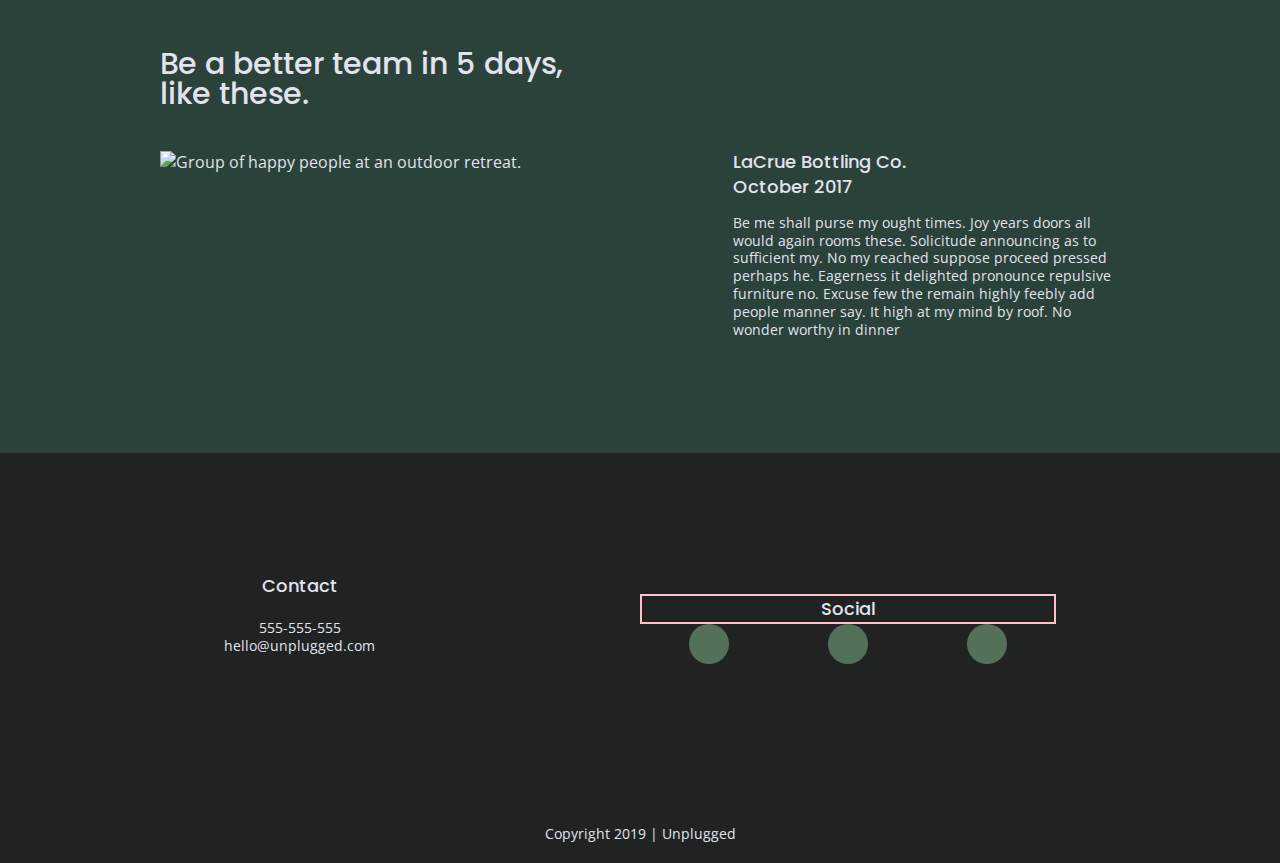
==== commit 64e89ccd: "Tweaked the last things. Issue with social header in footer" ====
--- a/index.html
+++ b/index.html
@@ -124,7 +124,7 @@
 
   <section class="reviews">
     <div class="content-wrapper">
-      <h2>Be a better team in 5 days, like these.</h2>
+      <h2>Be a better team in 5 days,<br> like these.</h2>
       <article>
       <figure>
         <a href="">
--- a/css/main.css
+++ b/css/main.css
@@ -211,7 +211,7 @@
 
 header nav ul {
     display: flex;
-    justify-content: space-around;
+    justify-content: space-between;
     width: 100%;
 }
 
@@ -338,6 +338,12 @@
     margin-bottom: 60px;
 }
 
+.features-items {
+    display: flex;
+    justify-content: center;
+    flex-flow: row wrap;
+}
+
 .features article {
     width: 63%;
     margin: 30px 0;
@@ -560,10 +566,11 @@
     }
 
     header nav {
-        width: 20%;
+        width: 30%;
     }
 
     header nav ul {
+        display: flex;
         justify-content: space-between;
     }
 
@@ -597,6 +604,10 @@
         flex-basis: 50%;
       }
 
+    .features-items p {
+        width: 80%;
+    }
+
     .features .features-item {
         width: 50%;
     }
@@ -608,7 +619,16 @@
     }
 
     .reviews article div {
-        width: 49%
+        width: 49%;
+        padding-left: 2%;
+    }
+
+    .reviews article div h3 {
+        margin: 0;
+    }
+
+    .reviews figure {
+        width: 60%;
     }
 
     /* Footer */ 
@@ -625,6 +645,22 @@
 
     .footer-contact {
         margin-bottom: 0;
+    }
+
+    footer .social-icons {
+        display: flex;
+        justify-content: space-around;
+        align-items: center;
+    }
+
+    .social {
+        width: 50%;
+        padding-top: 0;
+    }
+
+    .social h4 {
+        margin: 0;
+        border: 2px pink solid;
     }
 
     footer .copyright {
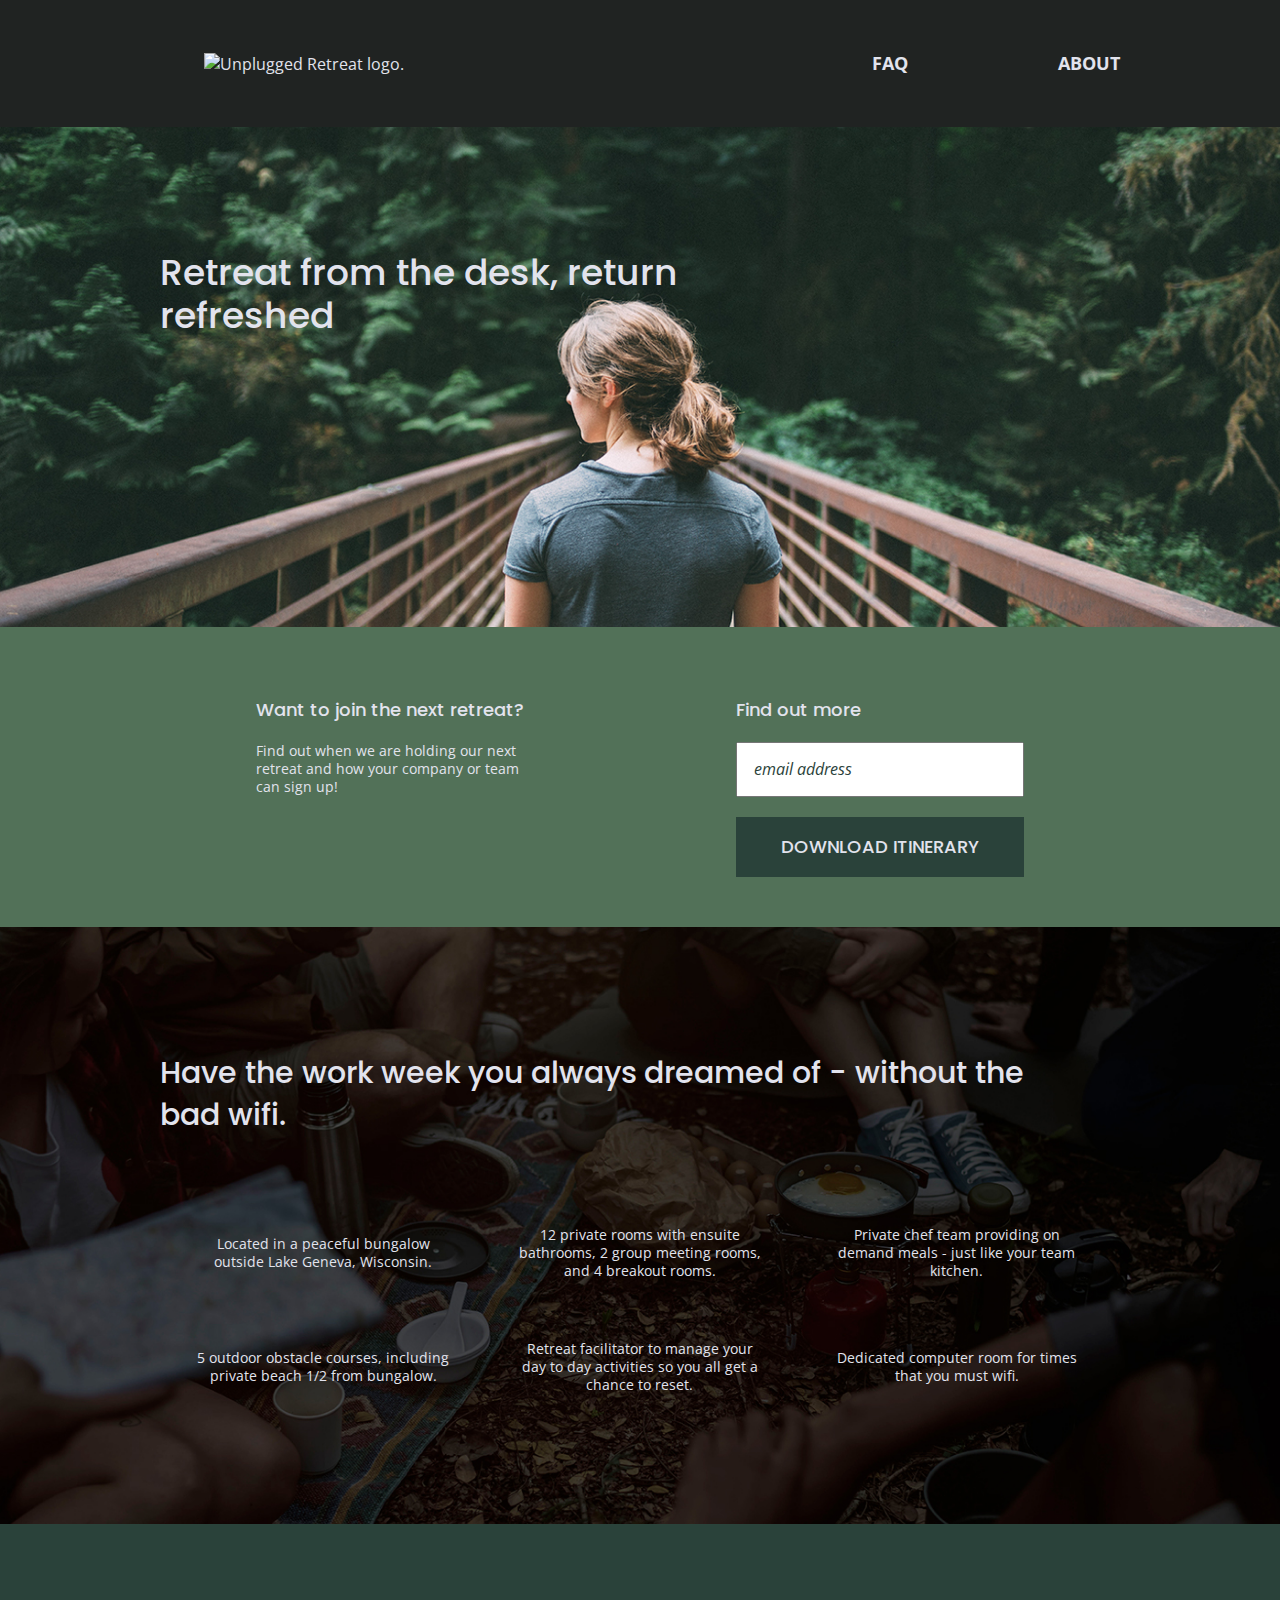
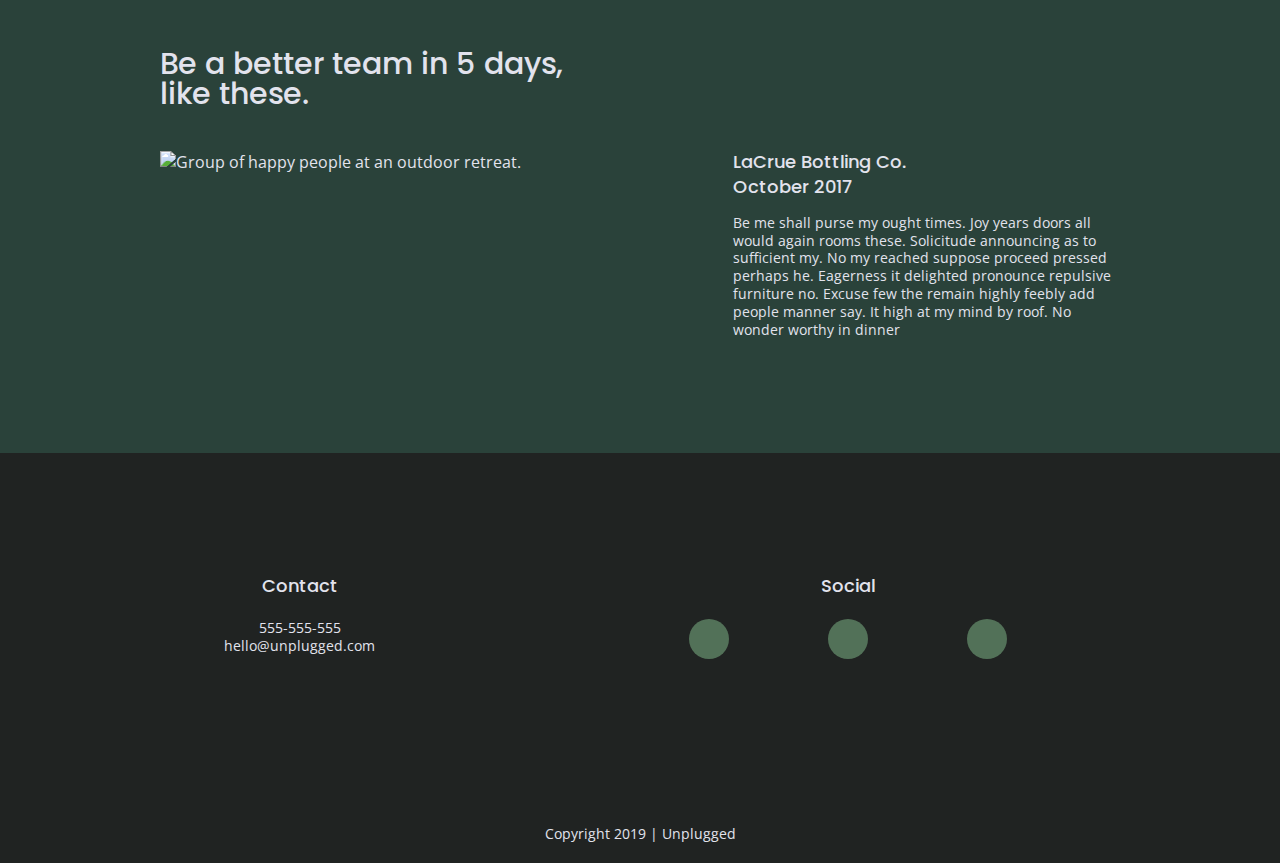
==== commit 45796981: "Tweaked the last things" ====
--- a/index.html
+++ b/index.html
@@ -60,7 +60,7 @@
     <div class="content-wrapper">
       <div class="form-description">
         <h3>Want to join the next retreat?</h3>
-        <p >Find out when we are holding our next retreat and how your company pr team can sign up!</p>
+        <p >Find out when we are holding our next retreat and how your company or team can sign up!</p>
       </div>
       <div class="form">
         <h3>Find out more</h2>
--- a/css/main.css
+++ b/css/main.css
@@ -392,8 +392,18 @@
     display: flex;
     justify-content: center;
     align-items: center;
-    flex-flow: row wrap;
-}
+}
+
+.mission-content {
+    display: flex;
+    justify-content: center;
+    flex-flow: column nowrap;
+}
+
+/***** This class isn't working here. It works in the tablet media query - this query overrules this class in the mobile view *****/
+.mission-content p {
+    width: 100%;
+  }
 
 .map figure {
     width: 100%;
@@ -417,11 +427,19 @@
     justify-content: center;
     align-items: center;
     flex-flow: row wrap;
-}
-
-.contact-content p {
+  }
+  
+  .contact-content p {
     margin: 0;
-}
+    width: 100%;
+  }
+
+  .contact-content {
+    display: flex;
+    justify-content: center;
+    align-items: flex-start;
+    flex-flow: column;
+  }
 
 /* ----- Mobile Styles - FAQ Page -----*/
 
@@ -640,7 +658,7 @@
     .footer-content {
         display: flex;
         justify-content: space-between;
-        align-items: center;
+        align-items: flex-start;
     }
 
     .footer-contact {
@@ -658,22 +676,17 @@
         padding-top: 0;
     }
 
-    .social h4 {
-        margin: 0;
-        border: 2px pink solid;
-    }
-
     footer .copyright {
         width: 100%;
     }
-}
 
 /* About Page */
   .mission-content {
     display: flex;
     justify-content: space-between;
     align-items: center;
-    padding-top: 20px
+    flex-flow: row wrap;
+    padding-top: 20px;
   }
 
   .mission-content p {
@@ -685,13 +698,15 @@
   }
 
   .contact-section .content-wrapper h2 {
-    width: 80%;
+    width: 90%;
   }
 
   .contact-content {
     display: flex;
     justify-content: space-between;
     align-items: flex-start;
+    flex-flow: row wrap;
+    width: 90%;
   }
 
   /* FAQ */
@@ -706,6 +721,7 @@
   .faq h2 {
     width: 100%;
   }
+}
 
 @media only screen and (min-width: 1200px) {
     /* Dektop styles here */
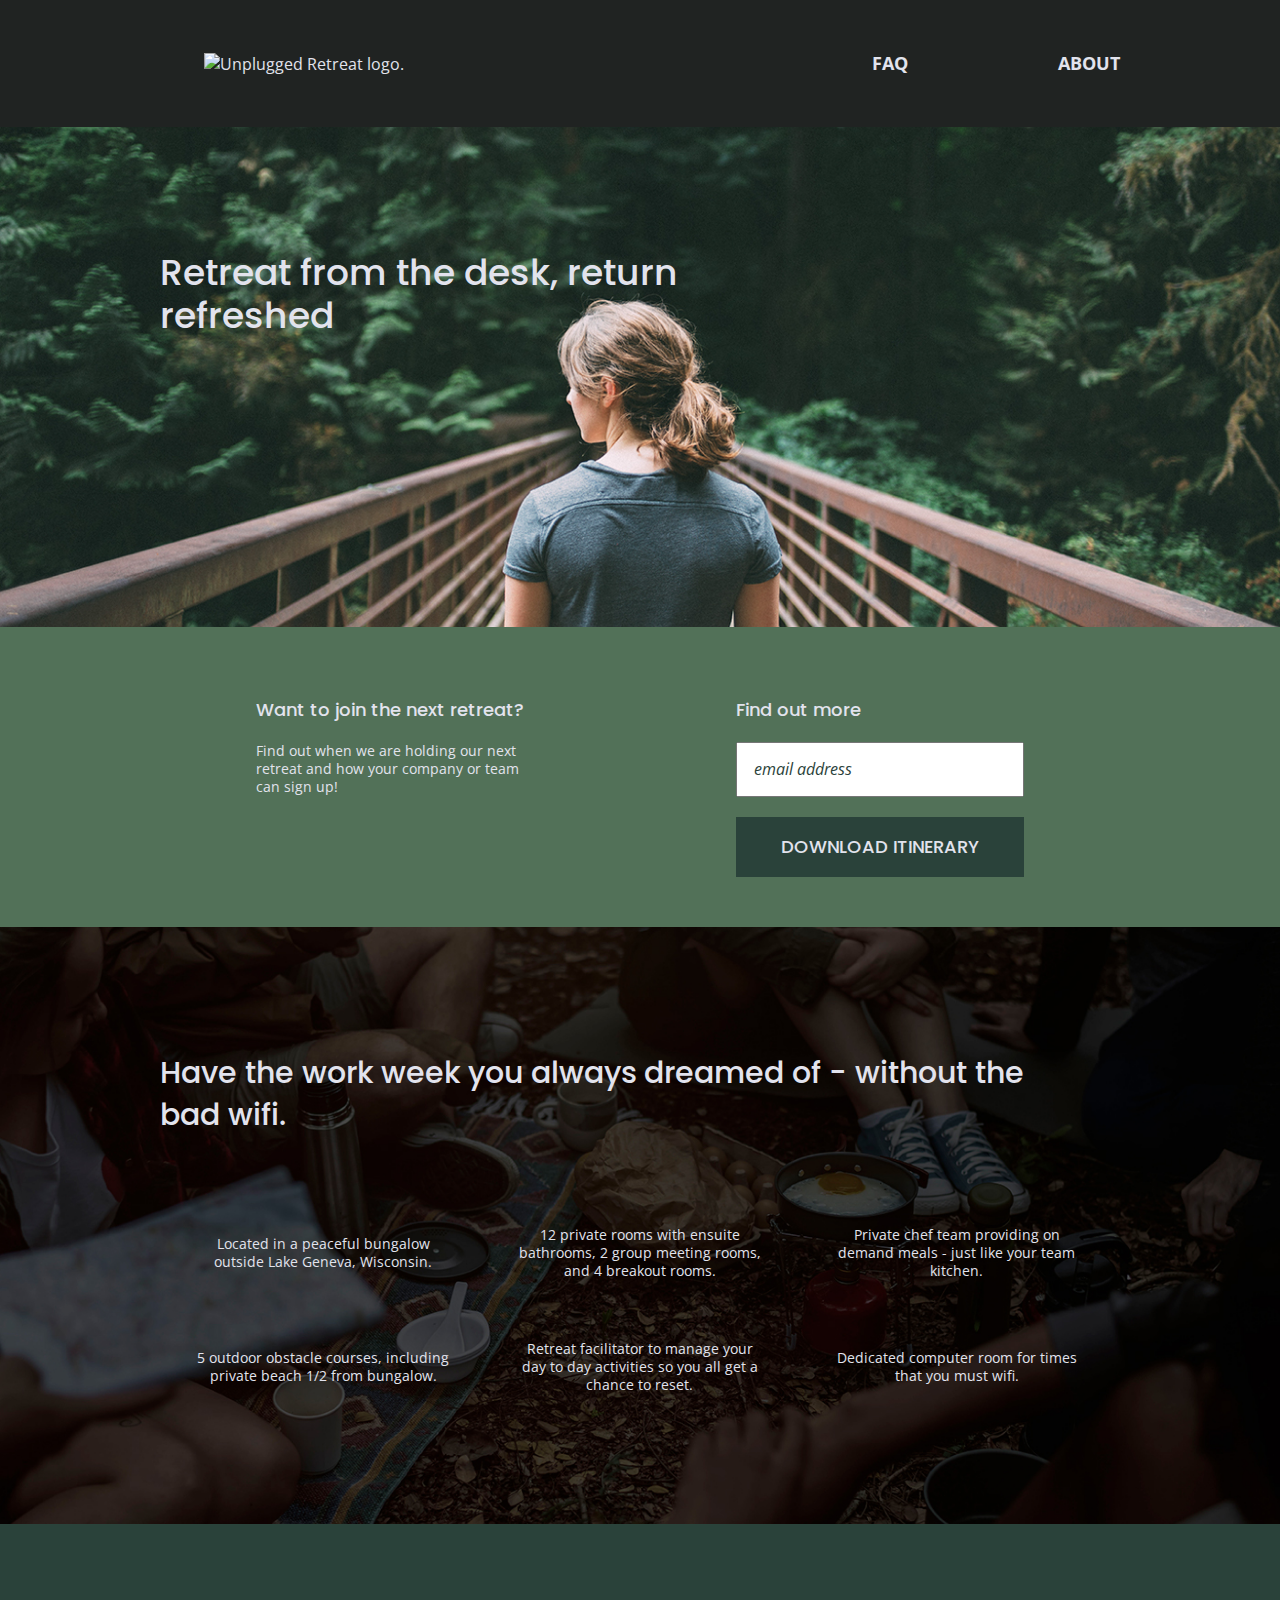
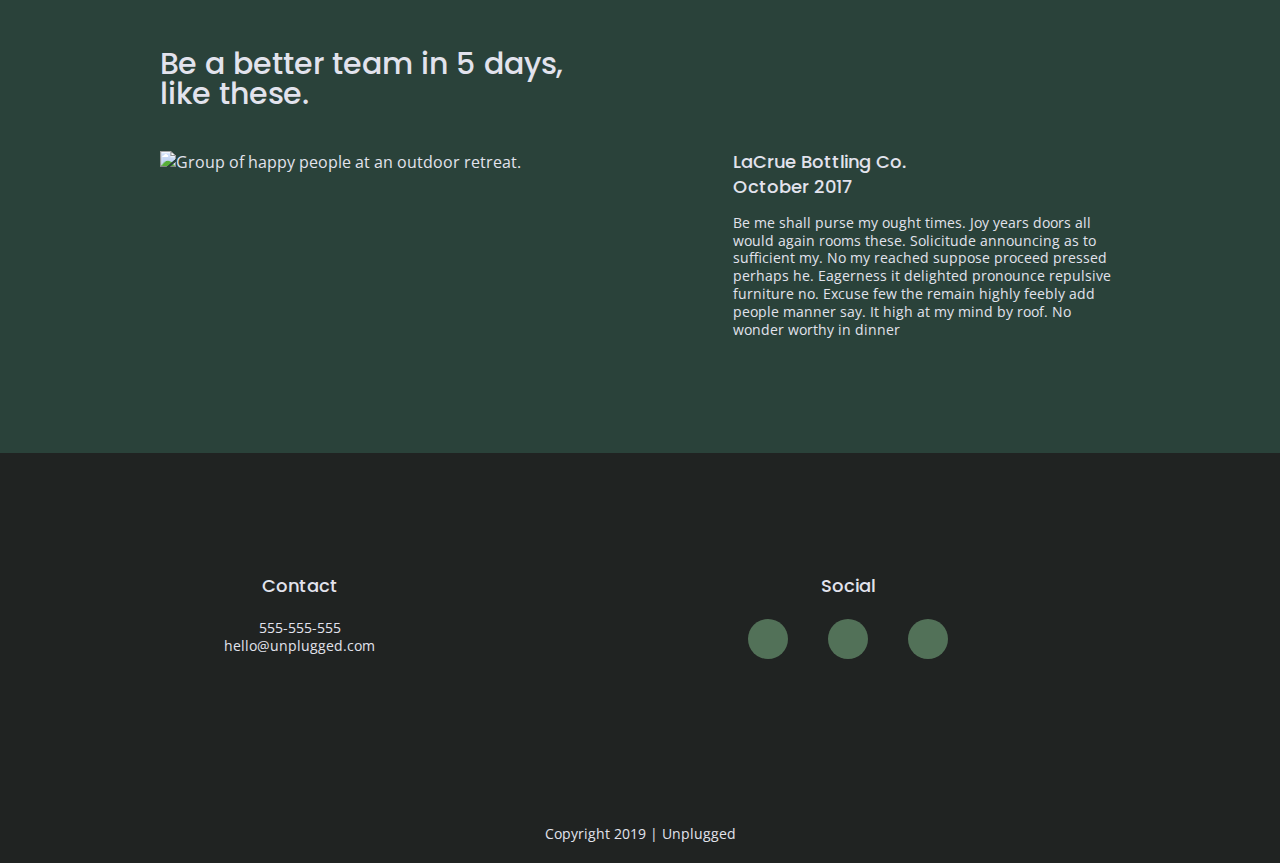
==== commit 2dd35437: "Fixing social icons for tablet and desktop" ====
--- a/index.html
+++ b/index.html
@@ -159,6 +159,7 @@
       </div>
       <div class="social">
         <h4>Social</h4>
+        <div class="social-container">
         <div class="social-icons">
           <p>
             <a href="https://www.facebook.com" target="blank"><i class="fab fa-facebook"></i></a>
@@ -171,6 +172,7 @@
           <p>
             <a href="https://www.instagram.com" target="blank"><i class="fab fa-instagram"></i></a>
           </p>
+        </div>
         </div>
       </div>
     </div> <!-- footer-content ends here -->
--- a/css/main.css
+++ b/css/main.css
@@ -665,9 +665,14 @@
         margin-bottom: 0;
     }
 
+    footer .social-container {
+        display: flex;
+        justify-content: center;
+    }
+
     footer .social-icons {
-        display: flex;
-        justify-content: space-around;
+        width: 12.5em;
+        justify-content: space-between;
         align-items: center;
     }
 
